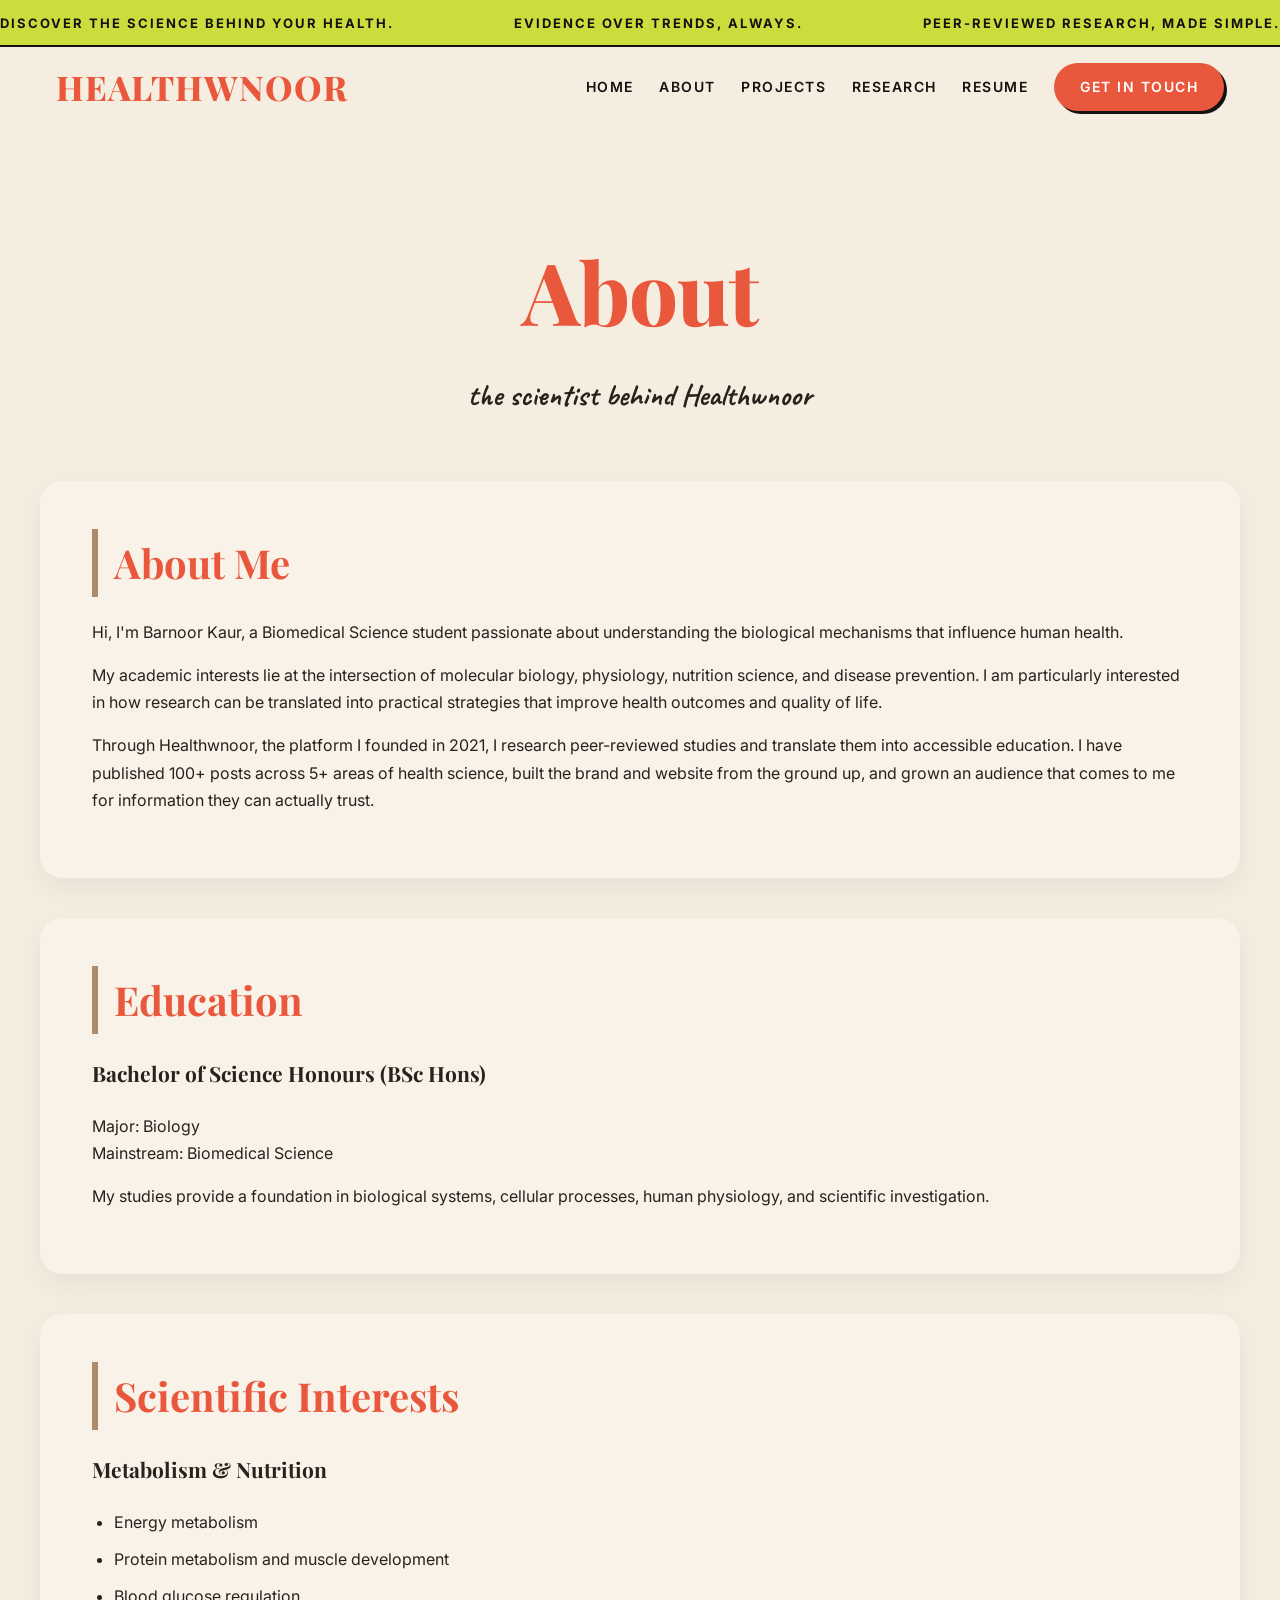
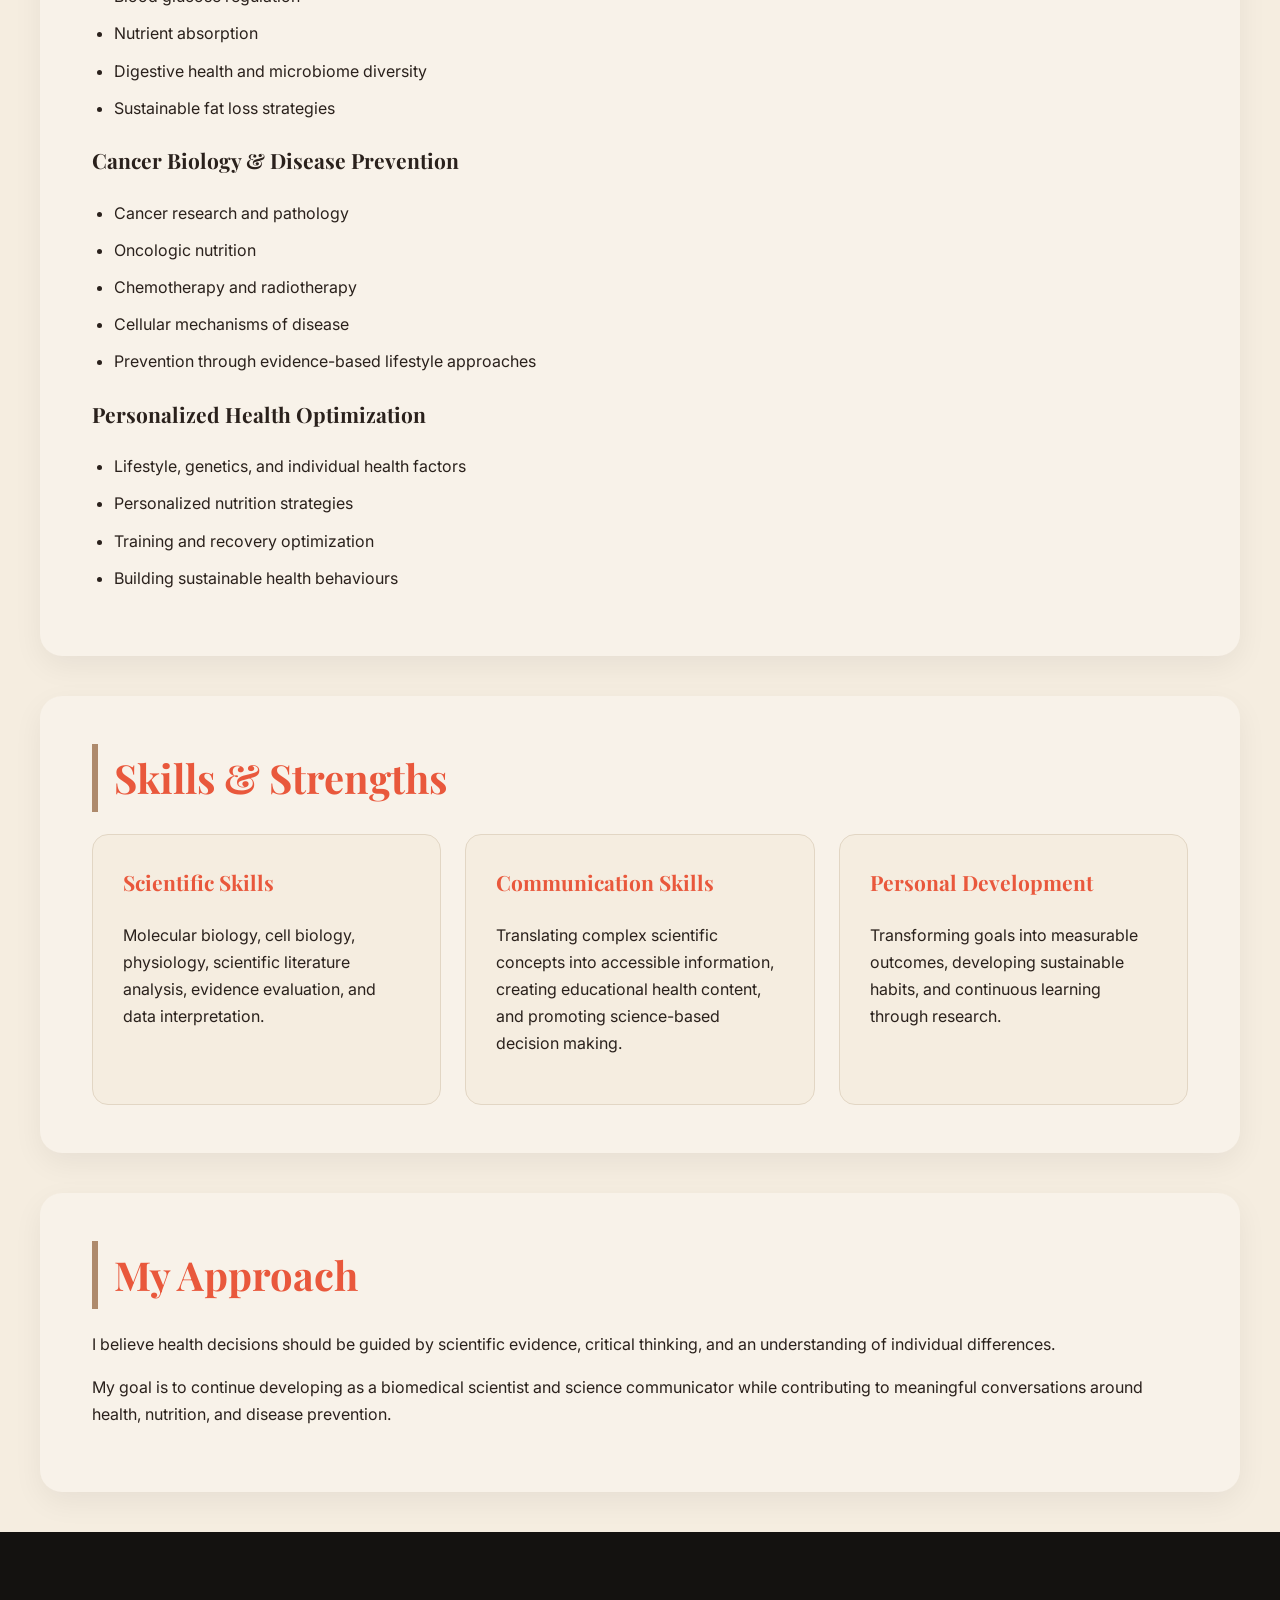
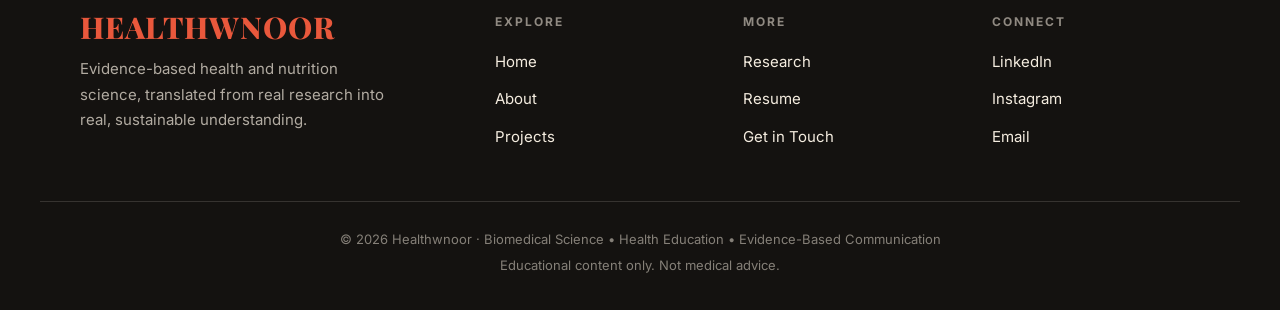
==== about.html @ 4622e0e8 "Add files via upload" ====
<!DOCTYPE html>
<html lang="en">
<head>
<meta charset="UTF-8">
<meta name="viewport" content="width=device-width, initial-scale=1.0">
<title>About | Healthwnoor</title>
<link rel="stylesheet" href="style.css">
<link rel="icon" type="image/png" href="images/favicon.png">
<meta name="description" content="About Barnoor Kaur, a Biomedical Science student translating research on metabolism, physiology and nutrition into evidence-based health education.">
<meta name="author" content="Barnoor Kaur">
</head>
<body>

<div class="announcement">
  <div class="track">
    <span>Discover the science behind your health.</span>
    <span>Evidence over trends, always.</span>
    <span>Peer-reviewed research, made simple.</span>
    <span>Nutrition and metabolism, decoded.</span>
    <span>Your body, explained by biology.</span>
    <span>Real science, no fear mongering.</span>
    <span>Discover the science behind your health.</span>
    <span>Evidence over trends, always.</span>
    <span>Peer-reviewed research, made simple.</span>
    <span>Nutrition and metabolism, decoded.</span>
    <span>Your body, explained by biology.</span>
    <span>Real science, no fear mongering.</span>
  </div>
</div>

<header>
  <div class="brand"><h1 class="logo">Healthwnoor</h1></div>
  <nav>
    <a href="index.html">Home</a>
    <a href="about.html">About</a>
    <a href="projects.html">Projects</a>
    <a href="blog.html">Research</a>
    <a href="resume.html">Resume</a>
    <a class="nav-cta" href="contact.html">Get in Touch</a>
  </nav>
</header>

<div class="page-hero">
  <h1>About</h1>
  <span class="eyebrow">the scientist behind Healthwnoor</span>
</div>

<section>
  <h2>About Me</h2>
  <p>Hi, I'm Barnoor Kaur, a Biomedical Science student passionate about understanding the biological mechanisms that influence human health.</p>
  <p>My academic interests lie at the intersection of molecular biology, physiology, nutrition science, and disease prevention. I am particularly interested in how research can be translated into practical strategies that improve health outcomes and quality of life.</p>
  <p>Through Healthwnoor, the platform I founded in 2021, I research peer-reviewed studies and translate them into accessible education. I have published 100+ posts across 5+ areas of health science, built the brand and website from the ground up, and grown an audience that comes to me for information they can actually trust.</p>
</section>

<section>
  <h2>Education</h2>
  <h3>Bachelor of Science Honours (BSc Hons)</h3>
  <p>Major: Biology<br>Mainstream: Biomedical Science</p>
  <p>My studies provide a foundation in biological systems, cellular processes, human physiology, and scientific investigation.</p>
</section>

<section>
  <h2>Scientific Interests</h2>
  <h3>Metabolism &amp; Nutrition</h3>
  <ul>
    <li>Energy metabolism</li>
    <li>Protein metabolism and muscle development</li>
    <li>Blood glucose regulation</li>
    <li>Nutrient absorption</li>
    <li>Digestive health and microbiome diversity</li>
    <li>Sustainable fat loss strategies</li>
  </ul>

  <h3>Cancer Biology &amp; Disease Prevention</h3>
  <ul>
    <li>Cancer research and pathology</li>
    <li>Oncologic nutrition</li>
    <li>Chemotherapy and radiotherapy</li>
    <li>Cellular mechanisms of disease</li>
    <li>Prevention through evidence-based lifestyle approaches</li>
  </ul>

  <h3>Personalized Health Optimization</h3>
  <ul>
    <li>Lifestyle, genetics, and individual health factors</li>
    <li>Personalized nutrition strategies</li>
    <li>Training and recovery optimization</li>
    <li>Building sustainable health behaviours</li>
  </ul>
</section>

<section>
  <h2>Skills &amp; Strengths</h2>
  <div class="card-grid">
    <div class="card">
      <h3>Scientific Skills</h3>
      <p>Molecular biology, cell biology, physiology, scientific literature analysis, evidence evaluation, and data interpretation.</p>
    </div>
    <div class="card">
      <h3>Communication Skills</h3>
      <p>Translating complex scientific concepts into accessible information, creating educational health content, and promoting science-based decision making.</p>
    </div>
    <div class="card">
      <h3>Personal Development</h3>
      <p>Transforming goals into measurable outcomes, developing sustainable habits, and continuous learning through research.</p>
    </div>
  </div>
</section>

<section>
  <h2>My Approach</h2>
  <p>I believe health decisions should be guided by scientific evidence, critical thinking, and an understanding of individual differences.</p>
  <p>My goal is to continue developing as a biomedical scientist and science communicator while contributing to meaningful conversations around health, nutrition, and disease prevention.</p>
</section>

<footer>
  <div class="footer-grid">
    <div>
      <div class="logo">Healthwnoor</div>
      <p>Evidence-based health and nutrition science, translated from real research into real, sustainable understanding.</p>
    </div>
    <div>
      <h4>Explore</h4>
      <a href="index.html">Home</a>
      <a href="about.html">About</a>
      <a href="projects.html">Projects</a>
    </div>
    <div>
      <h4>More</h4>
      <a href="blog.html">Research</a>
      <a href="resume.html">Resume</a>
      <a href="contact.html">Get in Touch</a>
    </div>
    <div>
      <h4>Connect</h4>
      <a href="https://www.linkedin.com/in/barnoorkaur/" target="_blank" rel="noopener">LinkedIn</a>
      <a href="https://www.instagram.com/healthwnoor" target="_blank" rel="noopener">Instagram</a>
      <a href="mailto:healthwnoor@gmail.com">Email</a>
    </div>
  </div>
  <div class="footer-bottom">
    <p>© 2026 Healthwnoor · Biomedical Science • Health Education • Evidence-Based Communication</p>
    <p>Educational content only. Not medical advice.</p>
  </div>
</footer>

</body>
</html>
---- style.css ----
/* ============================================================
   Healthwnoor: editorial science-communication site
   Palette & layout inspired by healthwana.com, adapted for
   Barnoor Kaur (Biomedical Science / evidence-based health).
   ============================================================ */

@import url('https://fonts.googleapis.com/css2?family=Playfair+Display:ital,wght@0,400;0,500;0,600;0,700;0,800;0,900;1,400;1,500;1,600;1,700&family=Inter:wght@400;500;600;700&family=Caveat:wght@600;700&display=swap');

:root{
  --cream:      #F5EDE0;
  --cream-2:    #F8F2E9;
  --cream-3:    #EFE5D6;
  --orange:     #E9583C;
  --orange-dk:  #cf4529;
  --black:      #141210;
  --ink:        #2A211C;
  --muted:      #6E6259;
  --lime:       #CBDC3D;
  --tan:        #AE8A6C;
  --tan-dk:     #3B2320;
  --blue:       #B7D4E4;
  --line:       #e2d6c4;
  --maxw:       1200px;
  --serif:      "Playfair Display", Georgia, serif;
  --sans:       "Inter", Arial, sans-serif;
  --script:     "Caveat", cursive;
}

*{ box-sizing:border-box; }
html{ scroll-behavior:smooth; }
body{
  margin:0;
  font-family:var(--sans);
  background:var(--cream);
  color:var(--ink);
  line-height:1.7;
  overflow-x:hidden;
  -webkit-font-smoothing:antialiased;
}
h1,h2,h3,h4{ font-family:var(--serif); }
img{ max-width:100%; height:auto; display:block; }
a{ color:var(--orange); }

/* ============ Announcement marquee (lime) ============ */
.announcement{
  background:var(--lime);
  color:var(--black);
  overflow:hidden;
  white-space:nowrap;
  padding:9px 0;
  border-bottom:2px solid var(--black);
}
.announcement .track{
  display:inline-flex;
  gap:60px;
  animation:marquee 28s linear infinite;
  font-weight:700;
  font-size:13px;
  letter-spacing:2px;
  text-transform:uppercase;
}
.announcement .track span{ padding-right:60px; }
@keyframes marquee{ from{ transform:translateX(0); } to{ transform:translateX(-50%); } }

/* ============ Header / nav ============ */
header{
  position:sticky;
  top:0;
  z-index:60;
  background:var(--cream);
  display:flex;
  align-items:center;
  justify-content:space-between;
  gap:24px;
  flex-wrap:wrap;
  padding:16px clamp(20px,5vw,56px);
  border-bottom:1px solid transparent;
}
.brand{ text-align:left; }
.brand h1,.logo{
  margin:0;
  font-family:var(--serif);
  font-weight:800;
  font-size:clamp(24px,3vw,34px);
  letter-spacing:1px;
  color:var(--orange);
  text-transform:uppercase;
  line-height:1;
}
.logo span{ color:var(--orange); }
.brand p{
  margin:4px 0 0;
  font-size:10px;
  letter-spacing:2.5px;
  text-transform:uppercase;
  color:var(--muted);
}
nav{ display:flex; align-items:center; gap:clamp(14px,2vw,34px); flex-wrap:wrap; }
nav a{
  text-decoration:none;
  color:var(--black);
  font-weight:600;
  font-size:14px;
  letter-spacing:1.5px;
  text-transform:uppercase;
  transition:color .2s ease;
}
nav a:hover{ color:var(--orange); }
nav a.nav-cta{
  background:var(--orange);
  color:#fff;
  padding:12px 26px;
  border-radius:50px;
  letter-spacing:1.5px;
  box-shadow:3px 3px 0 var(--black);
  transition:transform .18s ease, box-shadow .18s ease;
}
nav a.nav-cta:hover{ color:#fff; transform:translate(-1px,-1px); box-shadow:5px 5px 0 var(--black); }

/* ============ Buttons ============ */
.button{
  display:inline-block;
  background:var(--orange);
  color:#fff;
  font-family:var(--sans);
  font-weight:700;
  letter-spacing:1.5px;
  text-transform:uppercase;
  text-decoration:none;
  padding:16px 34px;
  border-radius:50px;
  border:none;
  cursor:pointer;
  box-shadow:4px 4px 0 var(--black);
  transition:transform .18s ease, box-shadow .18s ease, background .2s ease;
}
.button:hover{ transform:translate(-2px,-2px); box-shadow:6px 6px 0 var(--black); color:#fff; }
.button.ghost{ background:transparent; color:var(--black); box-shadow:none; border:2px solid var(--black); }
.button.ghost:hover{ background:var(--black); color:var(--cream); }
.button.block{ display:block; width:100%; text-align:center; border-radius:14px; box-shadow:6px 6px 0 var(--tan-dk); }

/* ============ Section scaffolding ============ */
.wrap{ max-width:var(--maxw); margin:0 auto; padding-left:clamp(20px,5vw,40px); padding-right:clamp(20px,5vw,40px); }
.eyebrow{ font-family:var(--script); font-size:30px; color:var(--ink); font-weight:700; }
.display{ font-family:var(--serif); color:var(--orange); font-weight:800; line-height:1; letter-spacing:-1px; }

/* ============ HERO ============ */
.hero{
  position:relative;
  background:var(--cream);
  padding:30px 20px 70px;
  overflow:hidden;
}
.hero-stage{
  position:relative;
  max-width:1300px;
  margin:0 auto;
  min-height:clamp(420px,60vw,720px);
  display:flex;
  align-items:center;
  justify-content:center;
}
.hero-arch{
  position:relative;
  width:clamp(300px,52vw,640px);
  aspect-ratio:4/5;
  border-radius:320px 320px 26px 26px;
  background:
    linear-gradient(180deg, rgba(0,0,0,.06), rgba(0,0,0,.16)),
    repeating-linear-gradient(115deg, #d9d9d9 0 26px, #cfcfcf 26px 52px),
    linear-gradient(160deg,#e6e6e6,#bdbdbd);
  box-shadow:inset 0 0 80px rgba(0,0,0,.12);
  filter:grayscale(1);
}
/* Lab photo behind the hero title */
.hero-arch.has-photo{
  background-image:
    linear-gradient(180deg, rgba(20,18,16,.18), rgba(20,18,16,.32)),
    url("images/lab.jpg");
  background-size:cover;
  background-position:center;
  box-shadow:none;
  filter:none;
}

.hero-title{
  position:absolute;
  left:0; right:0;
  top:50%;
  transform:translateY(-50%);
  text-align:center;
  font-family:var(--serif);
  font-weight:900;
  color:var(--orange);
  font-size:clamp(28px,8vw,118px);
  letter-spacing:-0.01em;
  line-height:.9;
  white-space:nowrap;
  max-width:96vw;
  margin-left:auto;
  margin-right:auto;
  border:none;
  padding:0;
  margin:0;
  z-index:3;
  pointer-events:none;
  text-transform:uppercase;
}
.hero-script{
  position:absolute;
  z-index:4;
  top:34%;
  left:50%;
  transform:translateX(-50%) rotate(-4deg);
  font-family:var(--script);
  font-weight:700;
  font-size:clamp(24px,3.4vw,44px);
  color:var(--black);
  white-space:nowrap;
}
.hero-caption{
  position:absolute;
  z-index:5;
  bottom:-30px;
  left:50%;
  transform:translateX(-50%);
  background:var(--cream-2);
  border-radius:22px;
  padding:22px 34px;
  text-align:center;
  box-shadow:0 18px 40px rgba(0,0,0,.12);
  max-width:min(90%,560px);
}
.hero-caption p{
  margin:0;
  font-family:var(--serif);
  font-style:italic;
  font-size:clamp(17px,2.2vw,24px);
  color:var(--ink);
}

/* ============ Marquee band (black) ============ */
.band{
  background:var(--black);
  color:var(--cream);
  overflow:hidden;
  white-space:nowrap;
  padding:22px 0;
  margin-top:34px;
}
.band .track{
  display:inline-flex;
  align-items:center;
  animation:marquee 24s linear infinite;
  font-family:var(--serif);
  font-style:italic;
  font-weight:600;
  font-size:clamp(26px,4vw,52px);
}
.band .track span{ padding:0 34px; }
.band .track b{ color:var(--orange); font-style:normal; }

/* ============ About ============ */
.about{ padding:clamp(60px,8vw,110px) 0; }
.about-inner{
  display:grid;
  grid-template-columns:0.95fr 1.15fr;
  align-items:center;
  gap:0;
}
.about-photo{
  aspect-ratio:4/5;
  border-radius:220px 26px 220px 26px;
  overflow:hidden;
  box-shadow:0 24px 60px rgba(0,0,0,.16);
  z-index:2;
}
.about-photo img{ width:100%; height:100%; object-fit:cover; }
.about-card{
  background:var(--blue);
  padding:clamp(34px,5vw,64px);
  border-radius:24px;
  margin-left:-40px;
}
.about-card h2{
  font-size:clamp(34px,5vw,58px);
  line-height:1.02;
  margin:0 0 22px;
  color:var(--orange);
  font-weight:800;
}
.about-card h2 em{ display:block; color:#fff; font-style:italic; font-weight:700; }
.about-card p{ color:var(--ink); font-size:17px; margin:0 0 22px; }
.about-link{
  font-family:var(--sans);
  font-weight:700;
  letter-spacing:1.5px;
  text-transform:uppercase;
  font-size:13px;
  color:var(--black);
  text-decoration:none;
  border-bottom:2px solid var(--black);
  padding-bottom:4px;
}
.about-link:hover{ color:var(--orange); border-color:var(--orange); }

/* ============ Section head (centered) ============ */
.head{ text-align:center; margin-bottom:56px; }
.head h2{ font-size:clamp(44px,7vw,92px); margin:0; color:var(--orange); font-weight:800; }
.head .eyebrow{ display:block; margin-top:4px; }

/* ============ Process ============ */
.process{ padding:clamp(50px,7vw,90px) 0; }
.steps{
  display:grid;
  grid-template-columns:repeat(4,1fr);
  gap:24px;
  position:relative;
}
.steps::before{
  content:"";
  position:absolute;
  top:44px;
  left:12%;
  right:12%;
  height:1px;
  background:var(--orange);
  opacity:.5;
}
.step{ text-align:center; position:relative; }
.step .circle{
  width:88px; height:88px;
  border-radius:50%;
  background:var(--cream-2);
  border:1.5px solid var(--orange);
  box-shadow:6px 6px 0 rgba(233,88,60,.18);
  display:flex; align-items:center; justify-content:center;
  margin:0 auto 22px;
  font-family:var(--serif);
  font-style:italic;
  font-size:34px;
  color:var(--orange);
  position:relative;
  z-index:2;
}
.step h3{ font-size:26px; margin:0 0 10px; color:var(--ink); }
.step p{ color:var(--muted); margin:0; font-size:15px; max-width:230px; margin-inline:auto; }

/* ============ Impact ============ */
.impact{ padding:clamp(40px,6vw,80px) 0; }
.impact-box{
  background:var(--tan);
  color:var(--cream-2);
  border-radius:26px;
  border-bottom-right-radius:120px;
  padding:clamp(40px,6vw,72px);
  text-align:center;
}
.impact-box h2{ font-size:clamp(56px,10vw,140px); margin:0 0 34px; color:var(--cream-2); font-weight:800; letter-spacing:2px; }
.impact-stats{ display:grid; grid-template-columns:repeat(3,1fr); gap:30px; }
.impact-stats .num{
  font-family:var(--serif);
  font-size:clamp(44px,7vw,86px);
  font-weight:700;
  color:var(--tan-dk);
  line-height:1;
  padding-bottom:14px;
  border-bottom:1px solid rgba(59,35,32,.35);
  margin-bottom:12px;
}
.impact-stats .label{ font-size:13px; letter-spacing:2px; text-transform:uppercase; color:var(--tan-dk); }

/* ============ Results / testimonials ============ */
.results{ padding:clamp(50px,7vw,90px) 0; }
.results-grid{ display:grid; grid-template-columns:repeat(3,1fr); gap:30px; }
.tcard{
  border:1px solid var(--line);
  background:var(--cream-2);
  border-radius:6px;
  padding:26px;
}
.tcard .imgs{ display:grid; grid-template-columns:1fr 1fr; gap:12px; margin-bottom:22px; }
.tcard .imgs .ph{
  aspect-ratio:3/4;
  background:repeating-linear-gradient(45deg,#e7ddce 0 10px,#e1d6c4 10px 20px);
  border-radius:4px;
  position:relative;
  display:flex; align-items:flex-end;
}
.tcard .imgs .ph span{
  font-size:11px; font-weight:700; letter-spacing:1px;
  color:#fff; background:var(--black); padding:4px 10px; margin:8px;
}
.tcard .imgs .ph.after span{ background:var(--orange); }
.tcard blockquote{
  margin:0 0 24px;
  font-family:var(--serif);
  font-style:italic;
  font-size:18px;
  color:var(--ink);
}
.tcard .name{
  border-top:1px solid var(--line);
  padding-top:16px;
  font-family:var(--serif);
  font-weight:700;
  font-size:20px;
  color:var(--ink);
}
.tcard.empty{
  border:2px dashed var(--tan);
  background:transparent;
  display:flex; align-items:center; justify-content:center;
  text-align:center;
  min-height:320px;
  color:var(--muted);
  font-family:var(--script);
  font-size:26px;
}

/* ============ Centered CTA button row ============ */
.cta-row{ text-align:center; padding:20px 0 clamp(30px,6vw,70px); }

/* ============ Booking / contact form (tan) ============ */
.booking{ background:var(--tan); color:var(--cream-2); padding:clamp(60px,8vw,110px) 0; }
.booking .head h2{ color:var(--orange); }
.booking .head .eyebrow{ color:var(--tan-dk); }
.booking-card{
  background:var(--cream-2);
  border-radius:16px;
  padding:clamp(30px,5vw,56px);
  max-width:900px;
  margin:0 auto;
  box-shadow:12px 12px 0 var(--tan-dk);
}
.form-grid{ display:grid; grid-template-columns:1fr 1fr; gap:26px 34px; }
.field{ display:flex; flex-direction:column; }
.field.full{ grid-column:1 / -1; }
.field label{
  font-size:12px; font-weight:700; letter-spacing:1.5px; text-transform:uppercase;
  color:var(--ink); margin-bottom:10px;
}
.field input,.field select,.field textarea{
  font-family:var(--sans);
  font-size:16px;
  color:var(--ink);
  background:transparent;
  border:none;
  border-bottom:1px solid var(--tan);
  padding:10px 2px;
  outline:none;
}
.field textarea{ resize:vertical; min-height:90px; }
.field input:focus,.field select:focus,.field textarea:focus{ border-color:var(--orange); }
.booking-note{ text-align:center; color:var(--muted); font-size:13px; margin-top:20px; }

/* ============ Footer ============ */
footer{
  background:var(--black);
  color:var(--cream);
  padding:clamp(50px,7vw,80px) 0 30px;
  margin-top:0;
}
.footer-grid{
  max-width:var(--maxw);
  margin:0 auto 40px;
  padding:0 clamp(20px,5vw,40px);
  display:grid;
  grid-template-columns:1.8fr 1fr 1fr 1fr;
  gap:40px;
}
.footer-grid .logo{ color:var(--orange); font-size:30px; }
.footer-grid p{ color:rgba(245,237,224,.7); font-size:15px; max-width:320px; margin:14px 0 0; }
.footer-grid h4{ color:rgba(245,237,224,.55); font-size:12px; letter-spacing:2px; text-transform:uppercase; font-family:var(--sans); margin:0 0 16px; }
.footer-grid a{ display:block; color:var(--cream); text-decoration:none; margin-bottom:12px; font-size:15px; }
.footer-grid a:hover{ color:var(--orange); }
.footer-bottom{
  max-width:var(--maxw); margin:0 auto; padding:22px clamp(20px,5vw,40px) 0;
  border-top:1px solid rgba(245,237,224,.15);
  text-align:center;
}
.footer-bottom p{ color:rgba(245,237,224,.5); font-size:13px; margin:4px 0; }

/* ============================================================
   Generic styles for inner pages (about/resume/blog/etc.)
   ============================================================ */
section{
  max-width:var(--maxw);
  margin:40px auto;
  padding:48px clamp(24px,5vw,52px);
  background:var(--cream-2);
  border-radius:22px;
  box-shadow:0 10px 30px rgba(0,0,0,.06);
}
section.hero,section.band,section.about,section.process,section.impact,
section.results,section.booking{ max-width:none; margin:0; border-radius:0; box-shadow:none; background:transparent; padding-left:0; padding-right:0; }
section h2{
  font-size:clamp(28px,3.4vw,40px);
  color:var(--orange);
  margin:0 0 22px;
  border-left:6px solid var(--tan);
  padding-left:16px;
}
/* homepage sections use their own centered/large headings, no left bar */
.hero h2,.about h2,.process h2,.impact h2,.results h2,.booking h2,.head h2{
  border-left:none;
  padding-left:0;
}

/* ============ Inner-page hero header ============ */
.page-hero{
  text-align:center;
  padding:clamp(50px,7vw,90px) 20px clamp(10px,2vw,20px);
  background:var(--cream);
}
.page-hero h1{
  font-size:clamp(42px,7vw,86px);
  color:var(--orange);
  margin:0;
  font-weight:800;
  letter-spacing:-1px;
}
.page-hero .eyebrow{ display:block; margin-top:6px; }
section h3{ color:var(--ink); font-size:21px; }
ul{ padding-left:22px; }
li{ margin-bottom:10px; }
.card-grid{ display:grid; grid-template-columns:repeat(auto-fit,minmax(250px,1fr)); gap:24px; }
.card{
  background:var(--cream);
  padding:30px;
  border-radius:16px;
  border:1px solid var(--line);
  transition:transform .25s ease, box-shadow .25s ease;
}
.card:hover{ transform:translateY(-5px); box-shadow:0 14px 30px rgba(0,0,0,.1); }
.card h3{ color:var(--orange); margin-top:0; }
article{
  background:var(--cream);
  padding:28px 30px;
  border-radius:16px;
  margin:22px 0;
  border:1px solid var(--line);
}
article h3{ margin-top:0; color:var(--ink); }
article a{ font-weight:700; text-decoration:none; }
.tag{
  display:inline-block; font-size:12px; font-weight:700; letter-spacing:1px;
  color:#fff; background:var(--orange); padding:4px 12px; border-radius:50px; margin-bottom:10px;
}
.resume-header{ text-align:center; }
.resume-header h2{ border:none; padding:0; display:inline-block; }
.metrics{ display:flex; gap:24px; flex-wrap:wrap; }
.metrics div{ background:var(--cream); padding:24px; border-radius:16px; flex:1; min-width:220px; border:1px solid var(--line); }
.btn-row{ display:flex; gap:16px; flex-wrap:wrap; margin-top:26px; }

/* ============================================================
   Responsive
   ============================================================ */
@media(max-width:900px){
  .about-inner{ grid-template-columns:1fr; }
  .about-card{ margin-left:0; margin-top:-30px; }
  .steps{ grid-template-columns:1fr 1fr; }
  .steps::before{ display:none; }
  .impact-stats{ grid-template-columns:1fr; gap:34px; }
  .results-grid{ grid-template-columns:1fr; }
  .form-grid{ grid-template-columns:1fr; }
  .footer-grid{ grid-template-columns:1fr 1fr; }
}
@media(max-width:640px){
  header{ justify-content:center; text-align:center; }
  .brand{ text-align:center; }
  nav{ justify-content:center; gap:12px; }
  nav a{ font-size:12px; }
  .steps{ grid-template-columns:1fr; }
  .footer-grid{ grid-template-columns:1fr; }
  .hero-caption{ position:static; transform:none; margin:26px auto 0; }
  .hero-stage{ min-height:auto; }
}
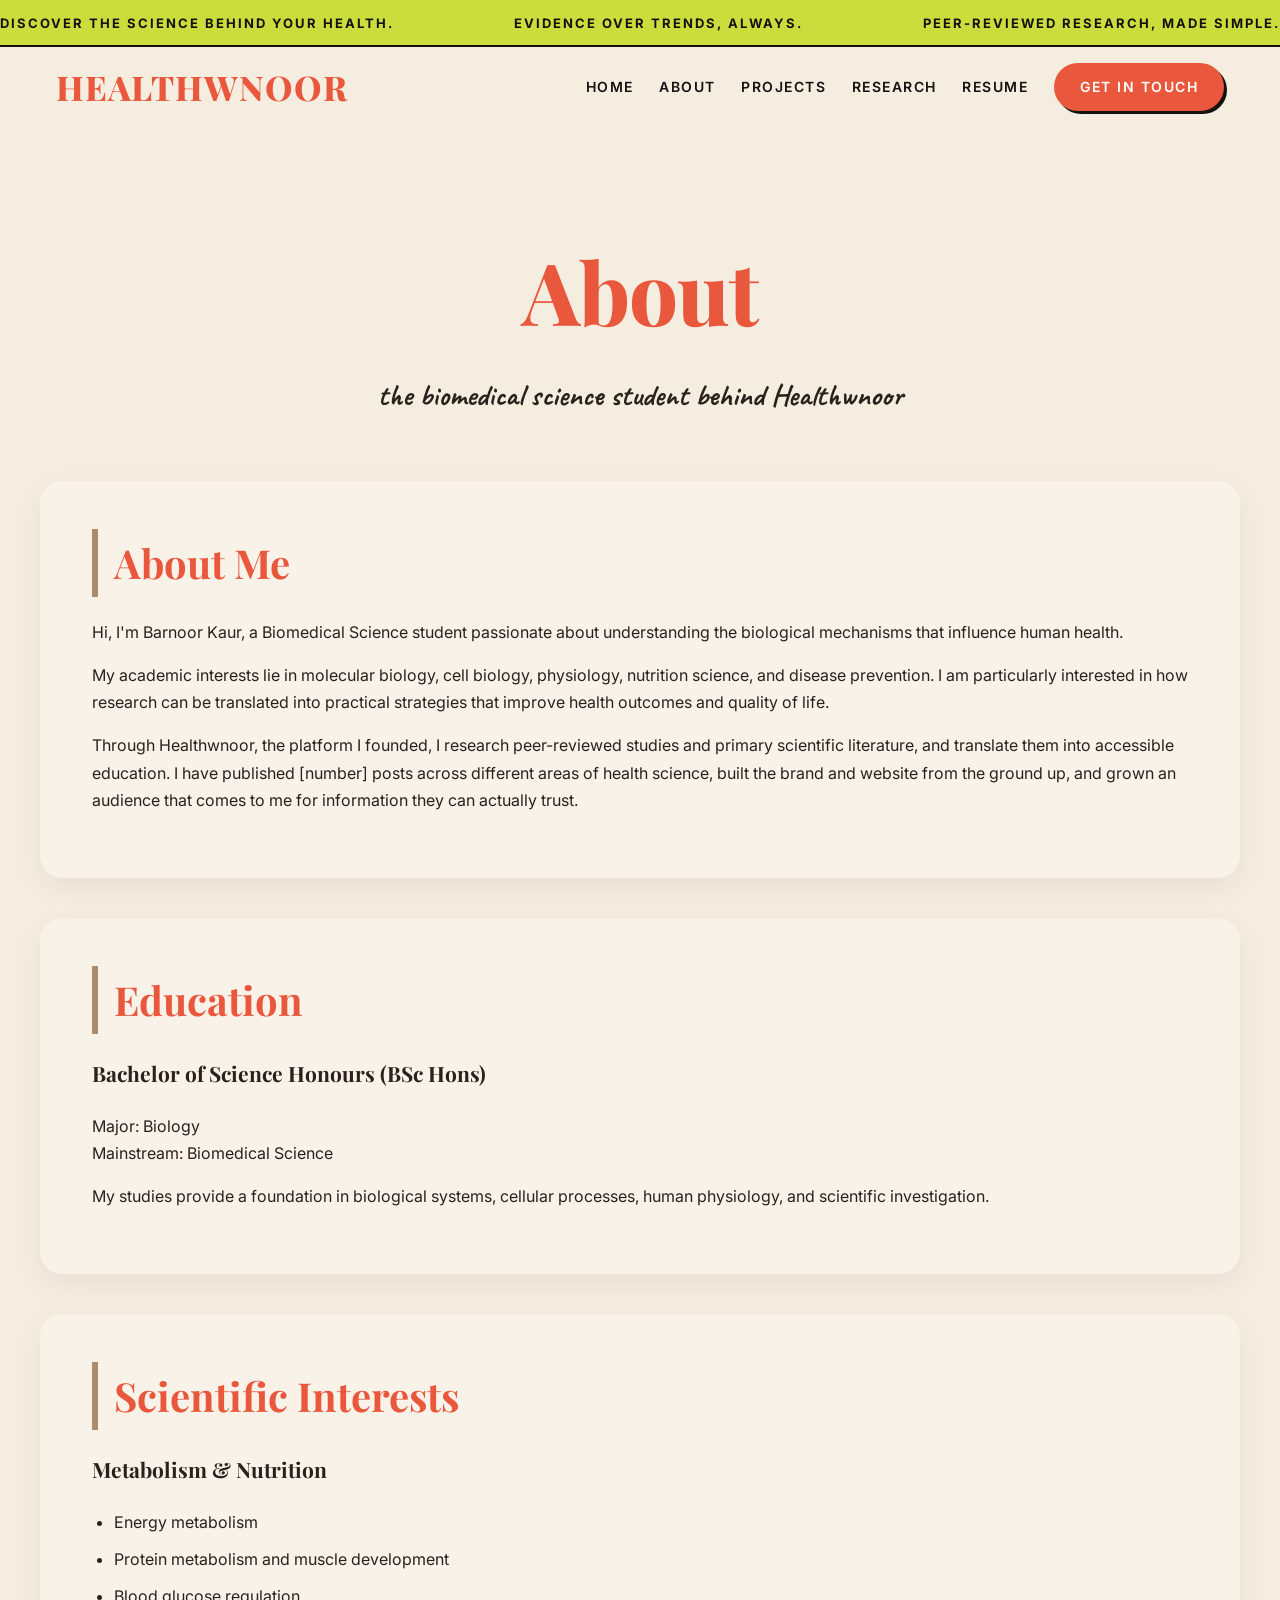
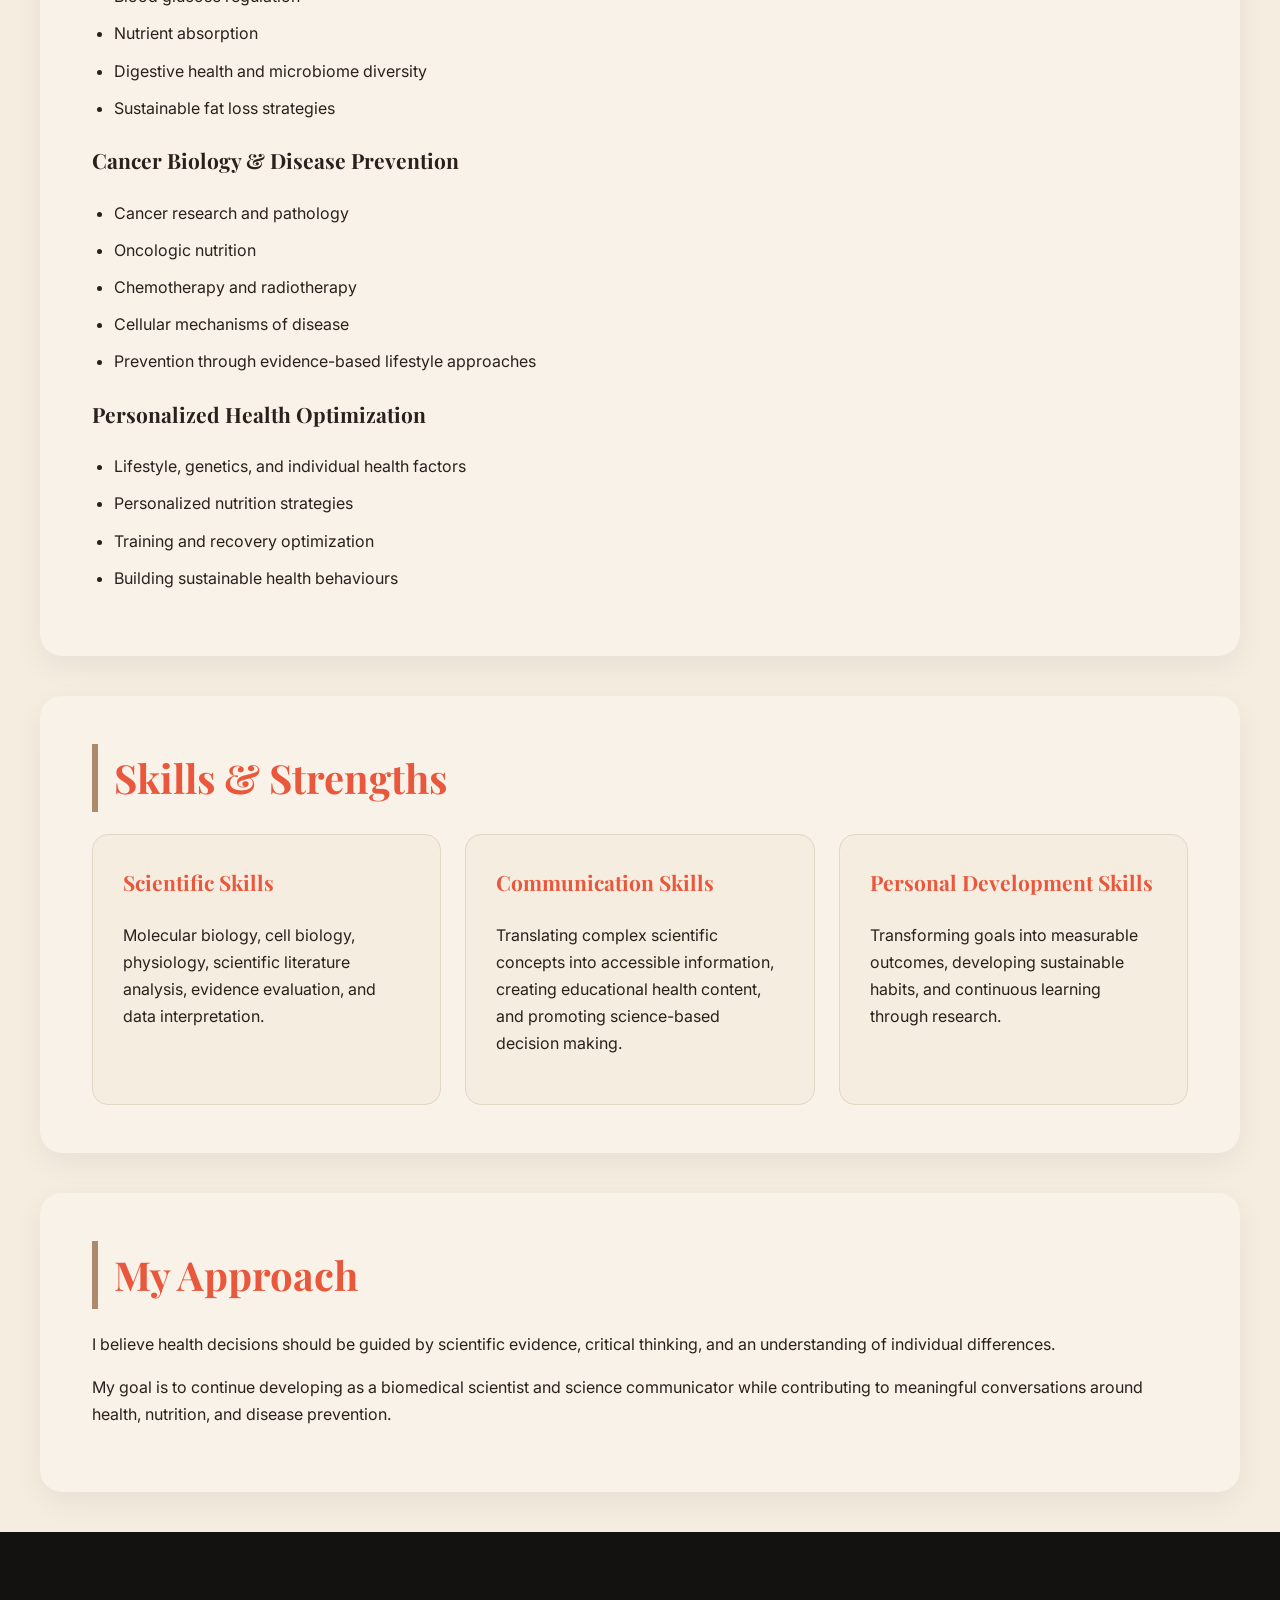
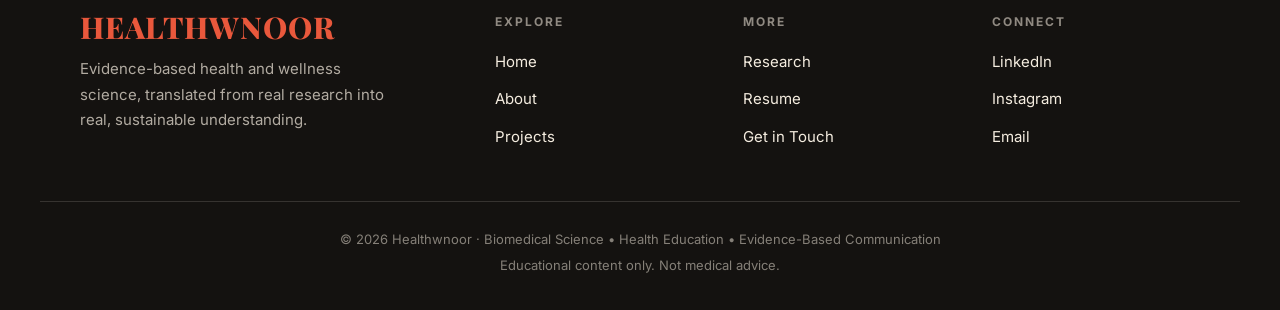
==== commit 4d9a2243: "Update about.html" ====
--- a/about.html
+++ b/about.html
@@ -42,14 +42,14 @@
 
 <div class="page-hero">
   <h1>About</h1>
-  <span class="eyebrow">the scientist behind Healthwnoor</span>
+  <span class="eyebrow">the biomedical science student behind Healthwnoor</span>
 </div>
 
 <section>
   <h2>About Me</h2>
   <p>Hi, I'm Barnoor Kaur, a Biomedical Science student passionate about understanding the biological mechanisms that influence human health.</p>
-  <p>My academic interests lie at the intersection of molecular biology, physiology, nutrition science, and disease prevention. I am particularly interested in how research can be translated into practical strategies that improve health outcomes and quality of life.</p>
-  <p>Through Healthwnoor, the platform I founded in 2021, I research peer-reviewed studies and translate them into accessible education. I have published 100+ posts across 5+ areas of health science, built the brand and website from the ground up, and grown an audience that comes to me for information they can actually trust.</p>
+  <p>My academic interests lie in molecular biology, cell biology, physiology, nutrition science, and disease prevention. I am particularly interested in how research can be translated into practical strategies that improve health outcomes and quality of life.</p>
+  <p>Through Healthwnoor, the platform I founded, I research peer-reviewed studies and primary scientific literature, and translate them into accessible education. I have published [number] posts across different areas of health science, built the brand and website from the ground up, and grown an audience that comes to me for information they can actually trust.</p>
 </section>
 
 <section>
@@ -101,7 +101,7 @@
       <p>Translating complex scientific concepts into accessible information, creating educational health content, and promoting science-based decision making.</p>
     </div>
     <div class="card">
-      <h3>Personal Development</h3>
+      <h3>Personal Development Skills</h3>
       <p>Transforming goals into measurable outcomes, developing sustainable habits, and continuous learning through research.</p>
     </div>
   </div>
@@ -117,7 +117,7 @@
   <div class="footer-grid">
     <div>
       <div class="logo">Healthwnoor</div>
-      <p>Evidence-based health and nutrition science, translated from real research into real, sustainable understanding.</p>
+      <p>Evidence-based health and wellness science, translated from real research into real, sustainable understanding.</p>
     </div>
     <div>
       <h4>Explore</h4>
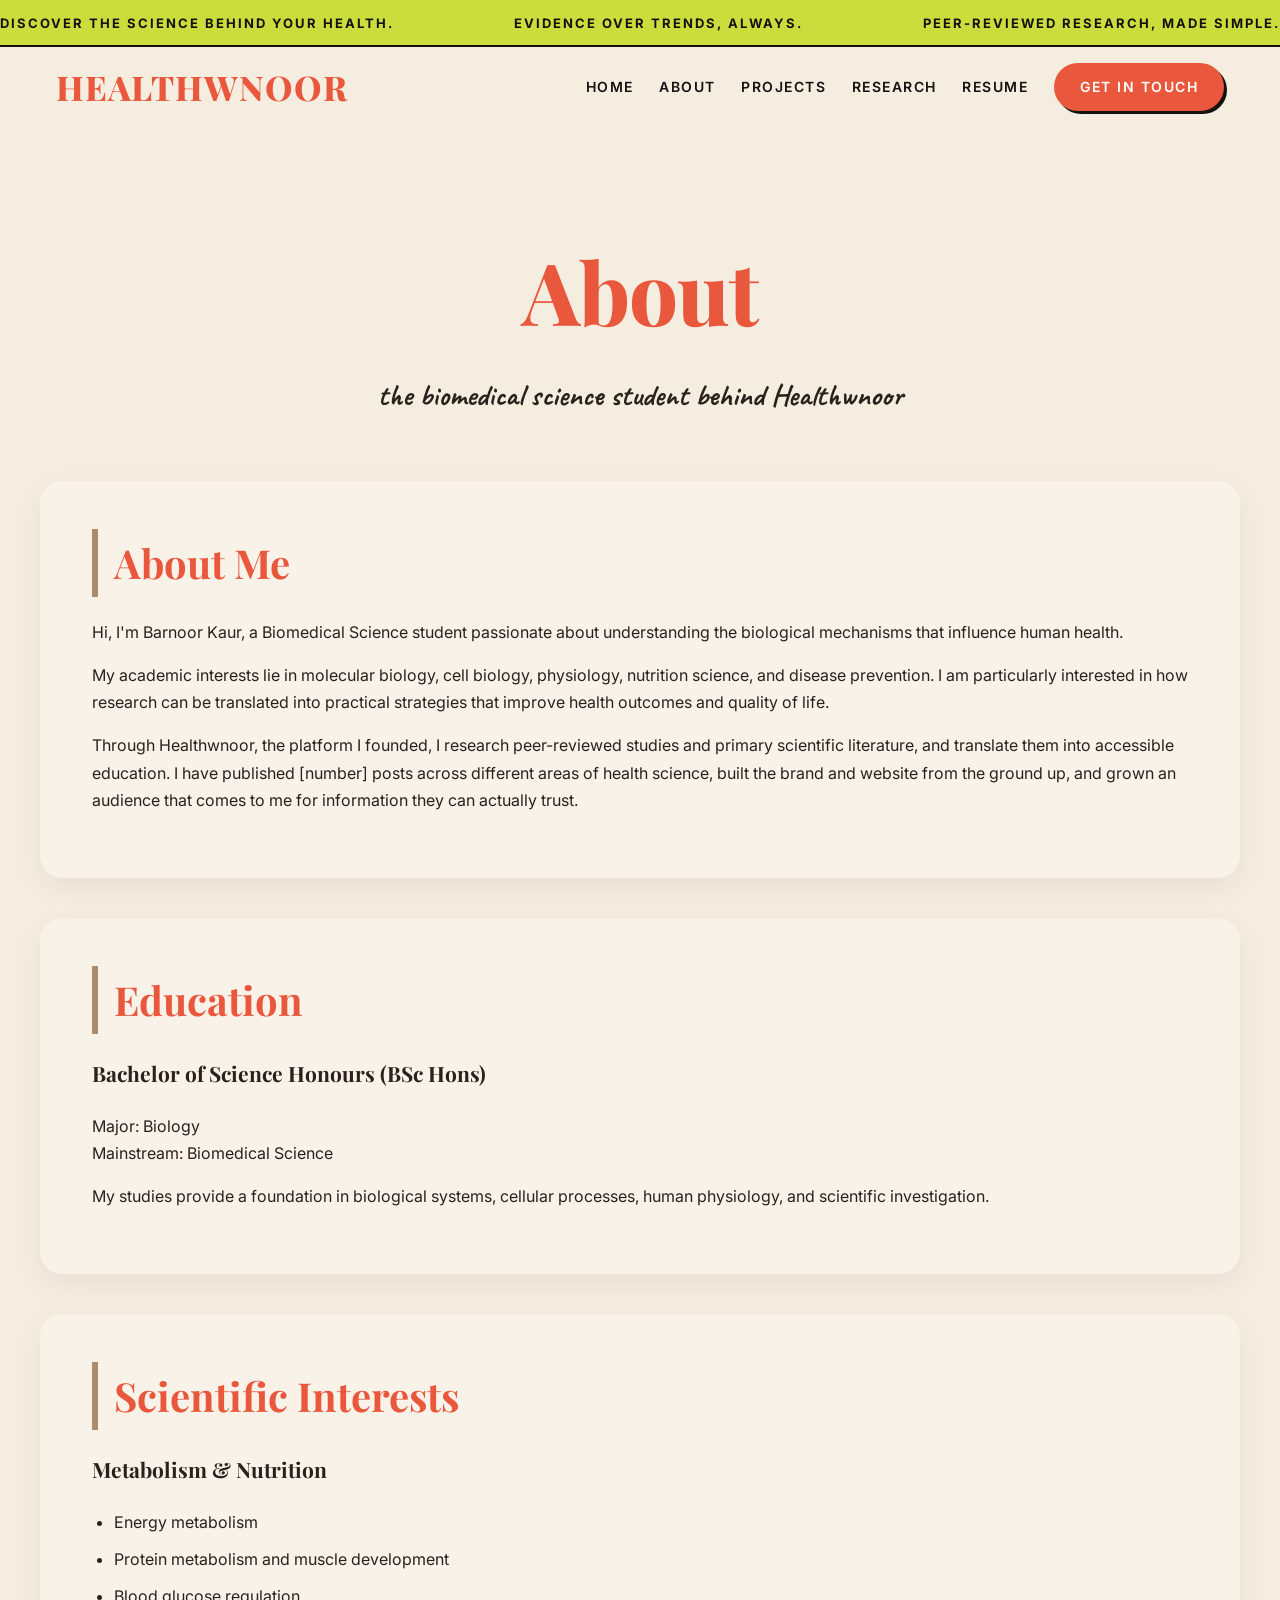
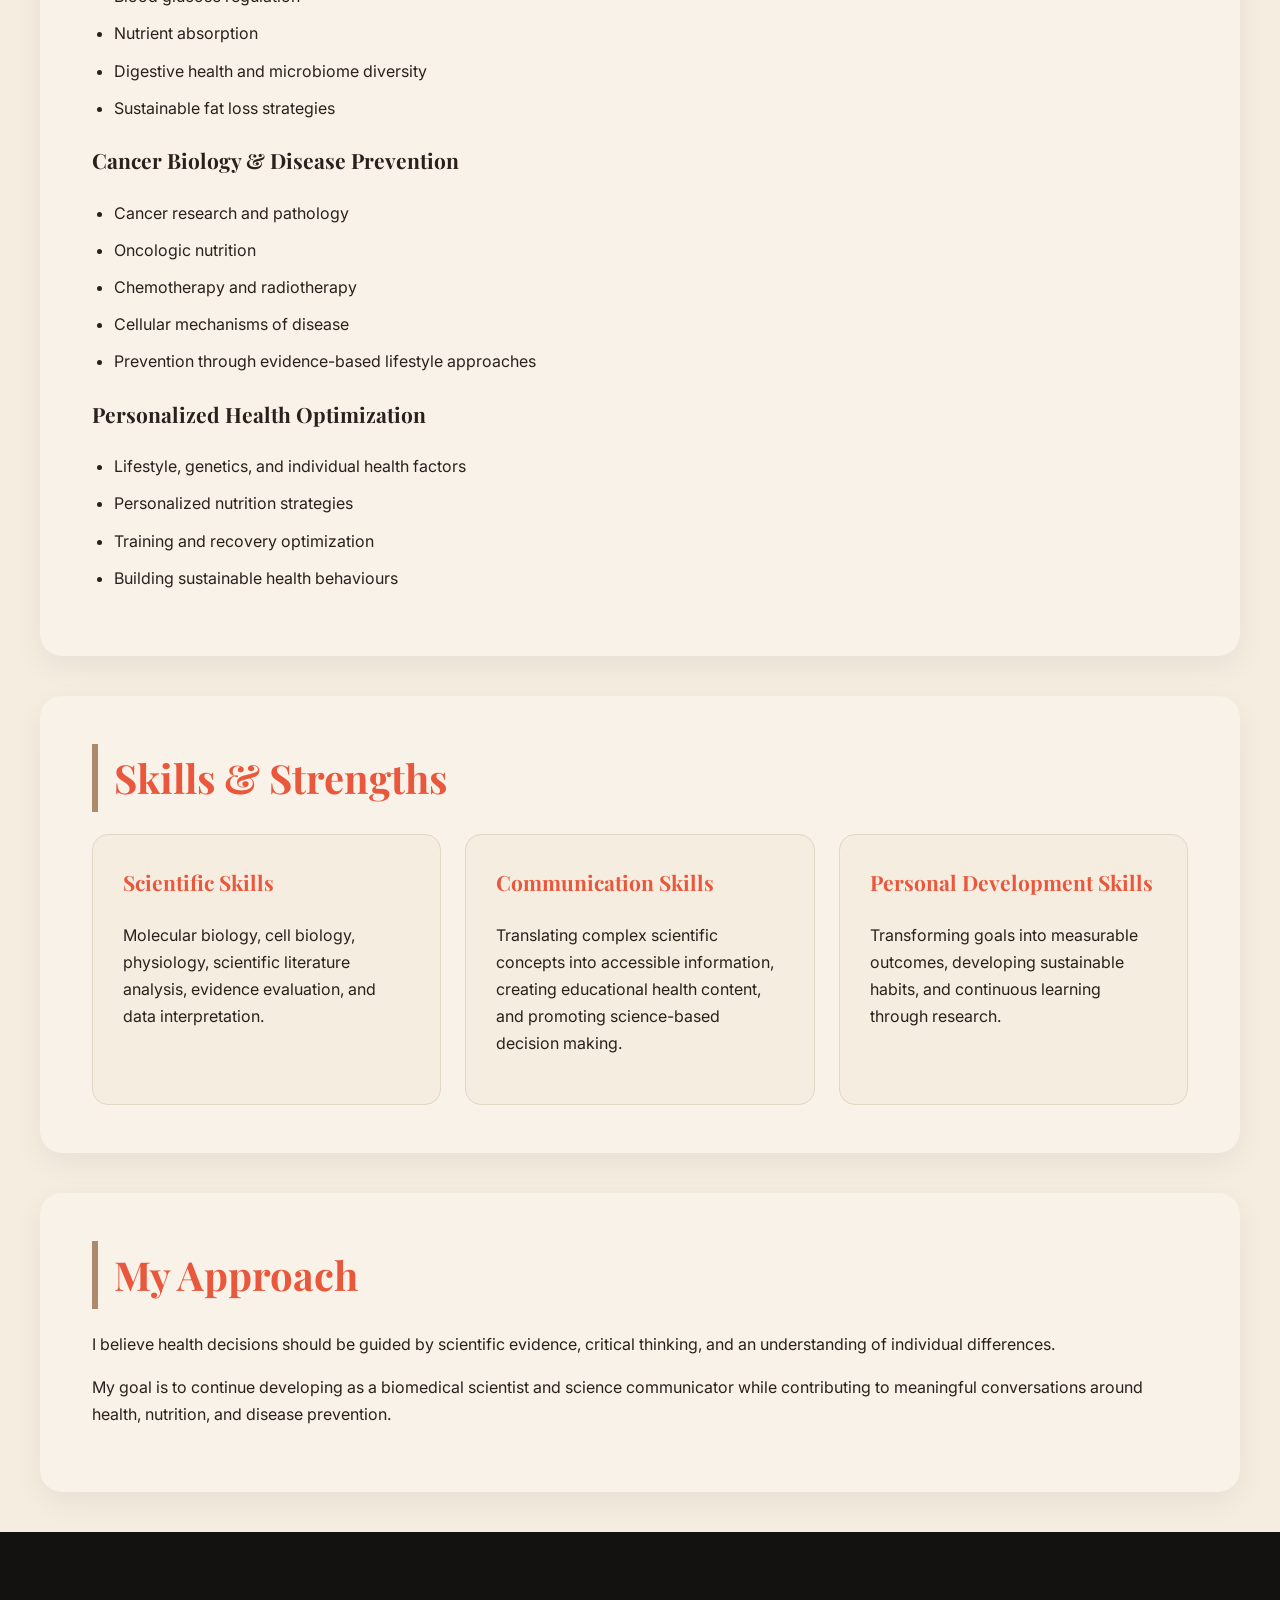
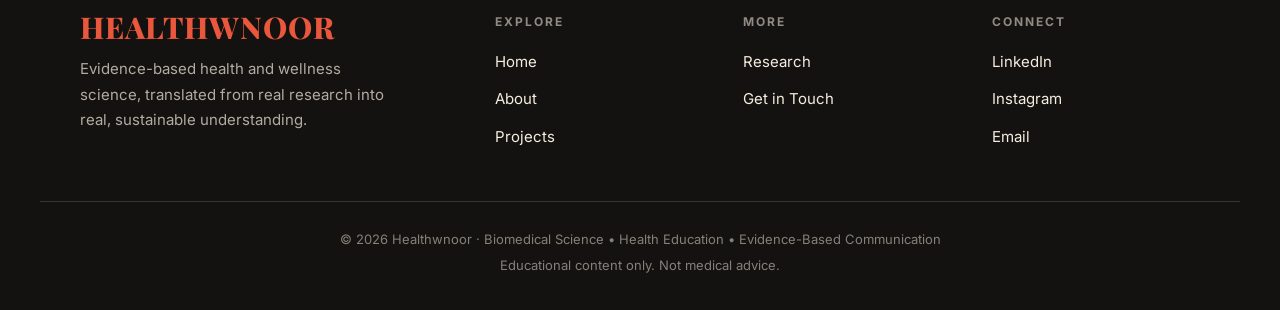
==== commit fe9a3da1: "Update about.html" ====
--- a/about.html
+++ b/about.html
@@ -128,7 +128,7 @@
     <div>
       <h4>More</h4>
       <a href="blog.html">Research</a>
-      <a href="resume.html">Resume</a>
+      
       <a href="contact.html">Get in Touch</a>
     </div>
     <div>
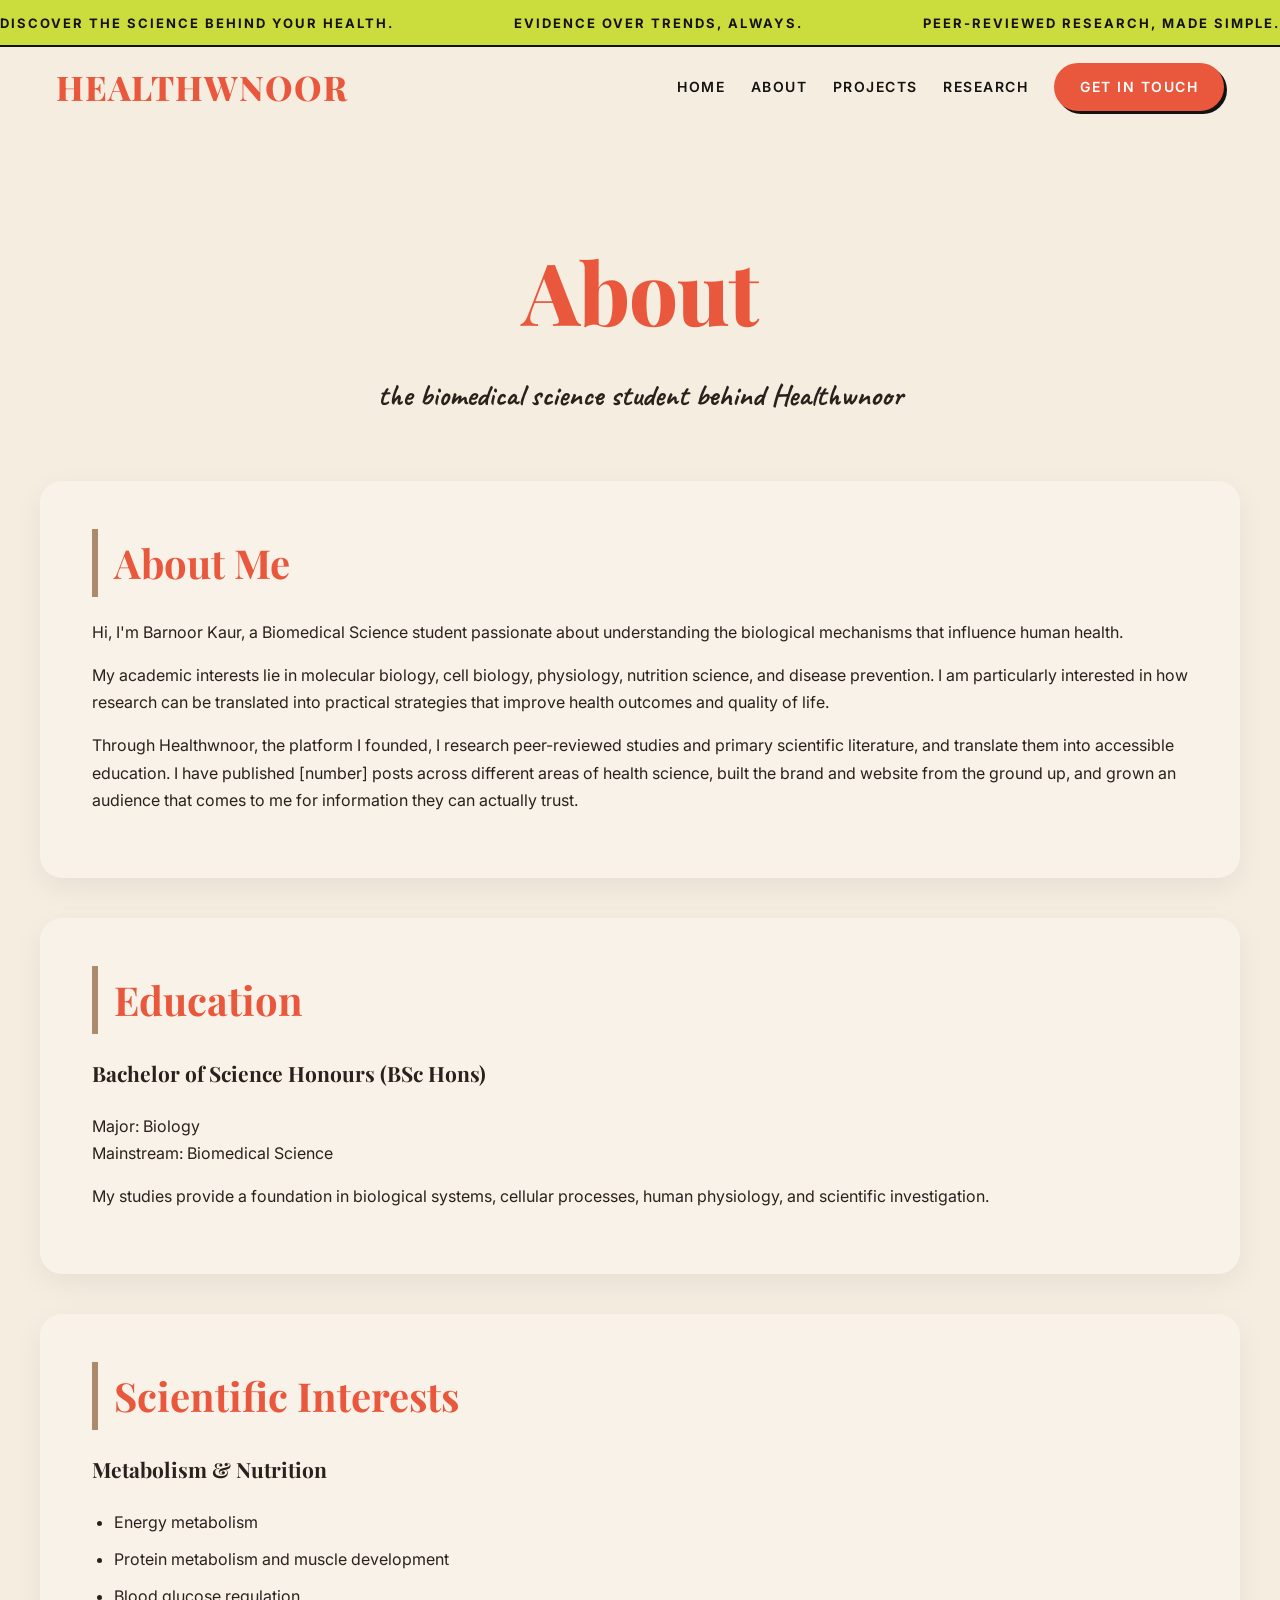
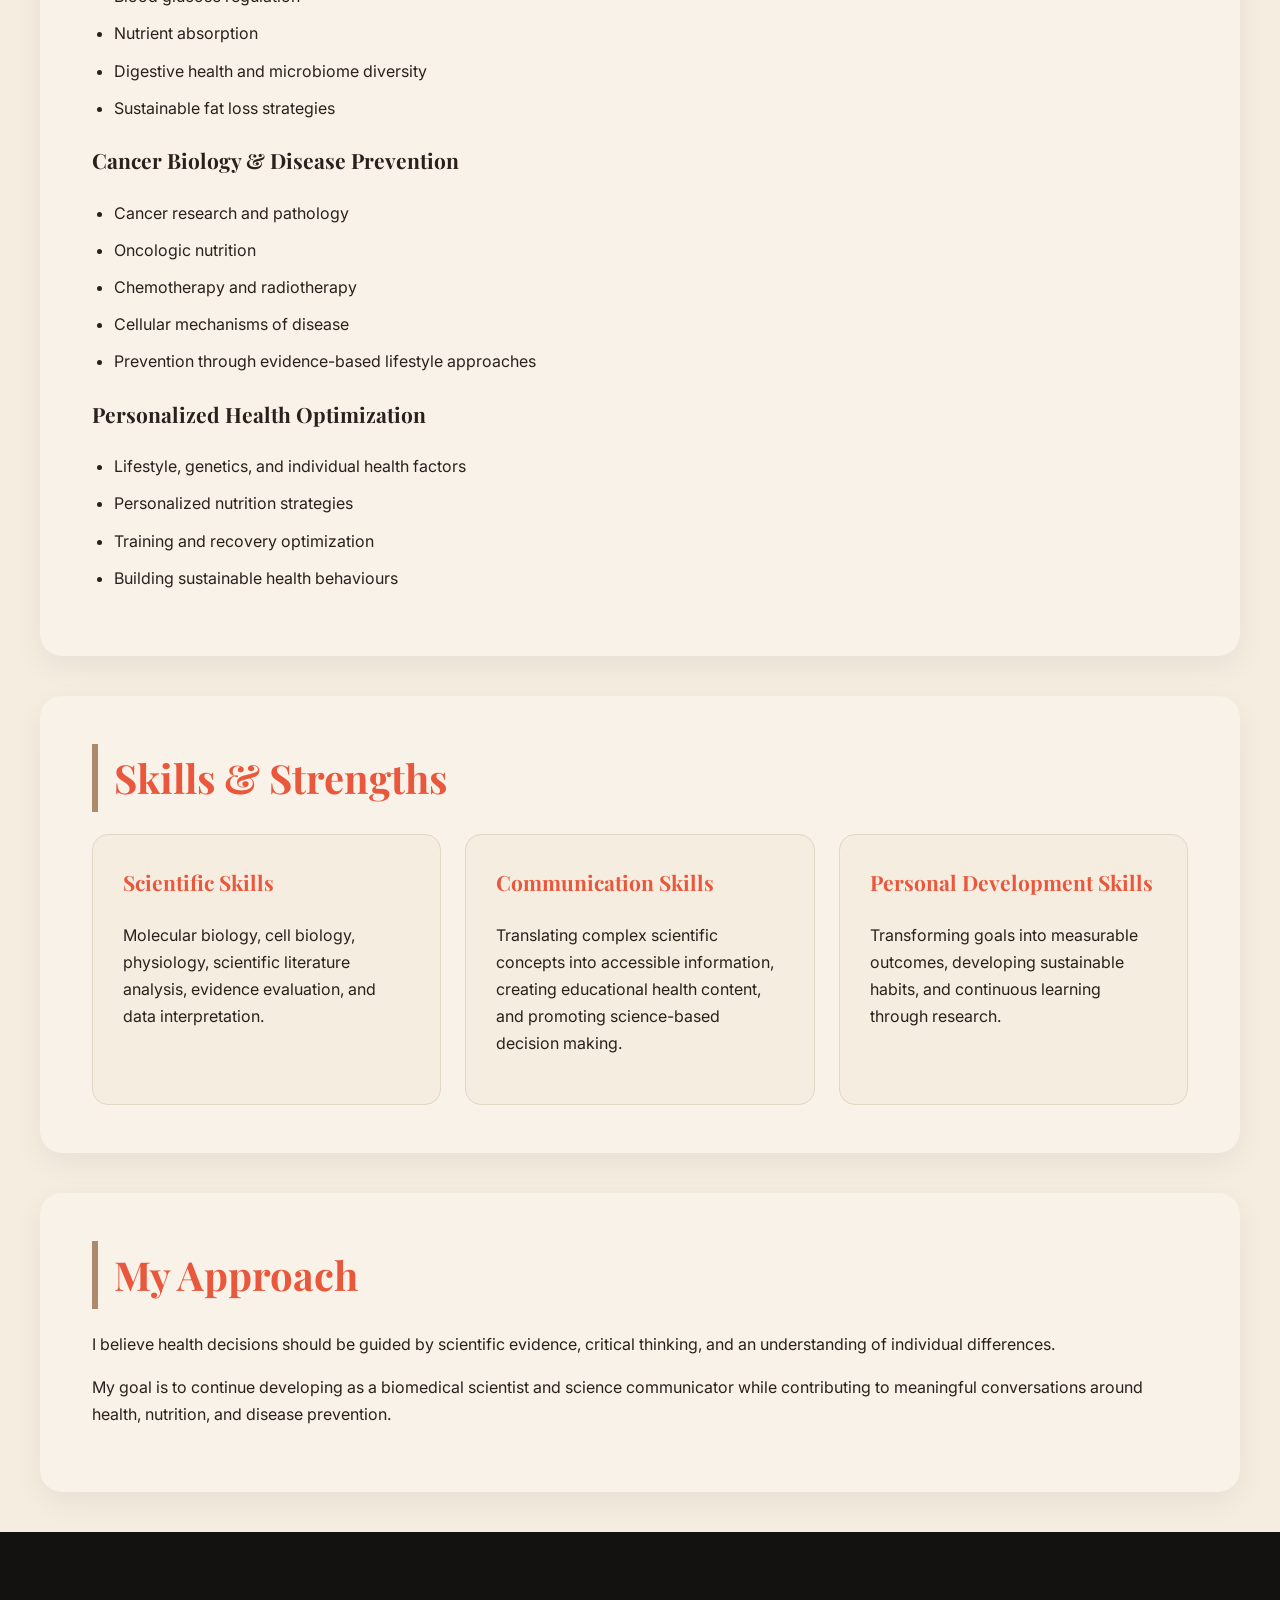
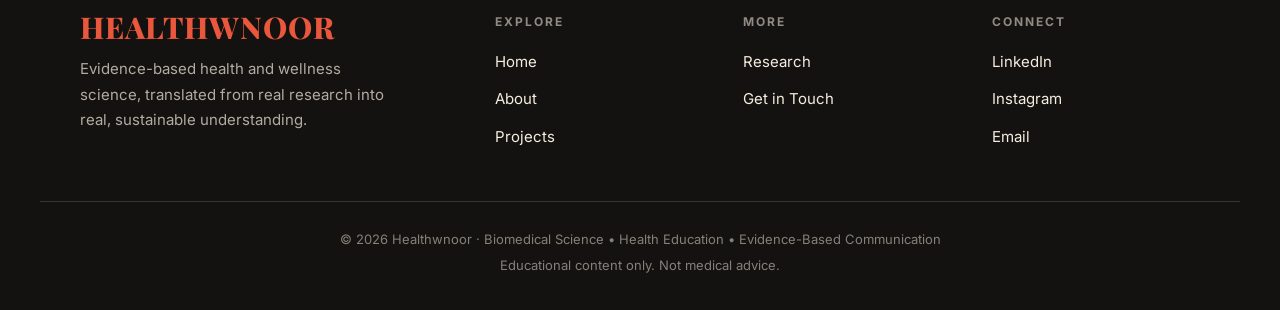
==== commit 7f61c96f: "Update about.html" ====
--- a/about.html
+++ b/about.html
@@ -35,7 +35,7 @@
     <a href="about.html">About</a>
     <a href="projects.html">Projects</a>
     <a href="blog.html">Research</a>
-    <a href="resume.html">Resume</a>
+    
     <a class="nav-cta" href="contact.html">Get in Touch</a>
   </nav>
 </header>
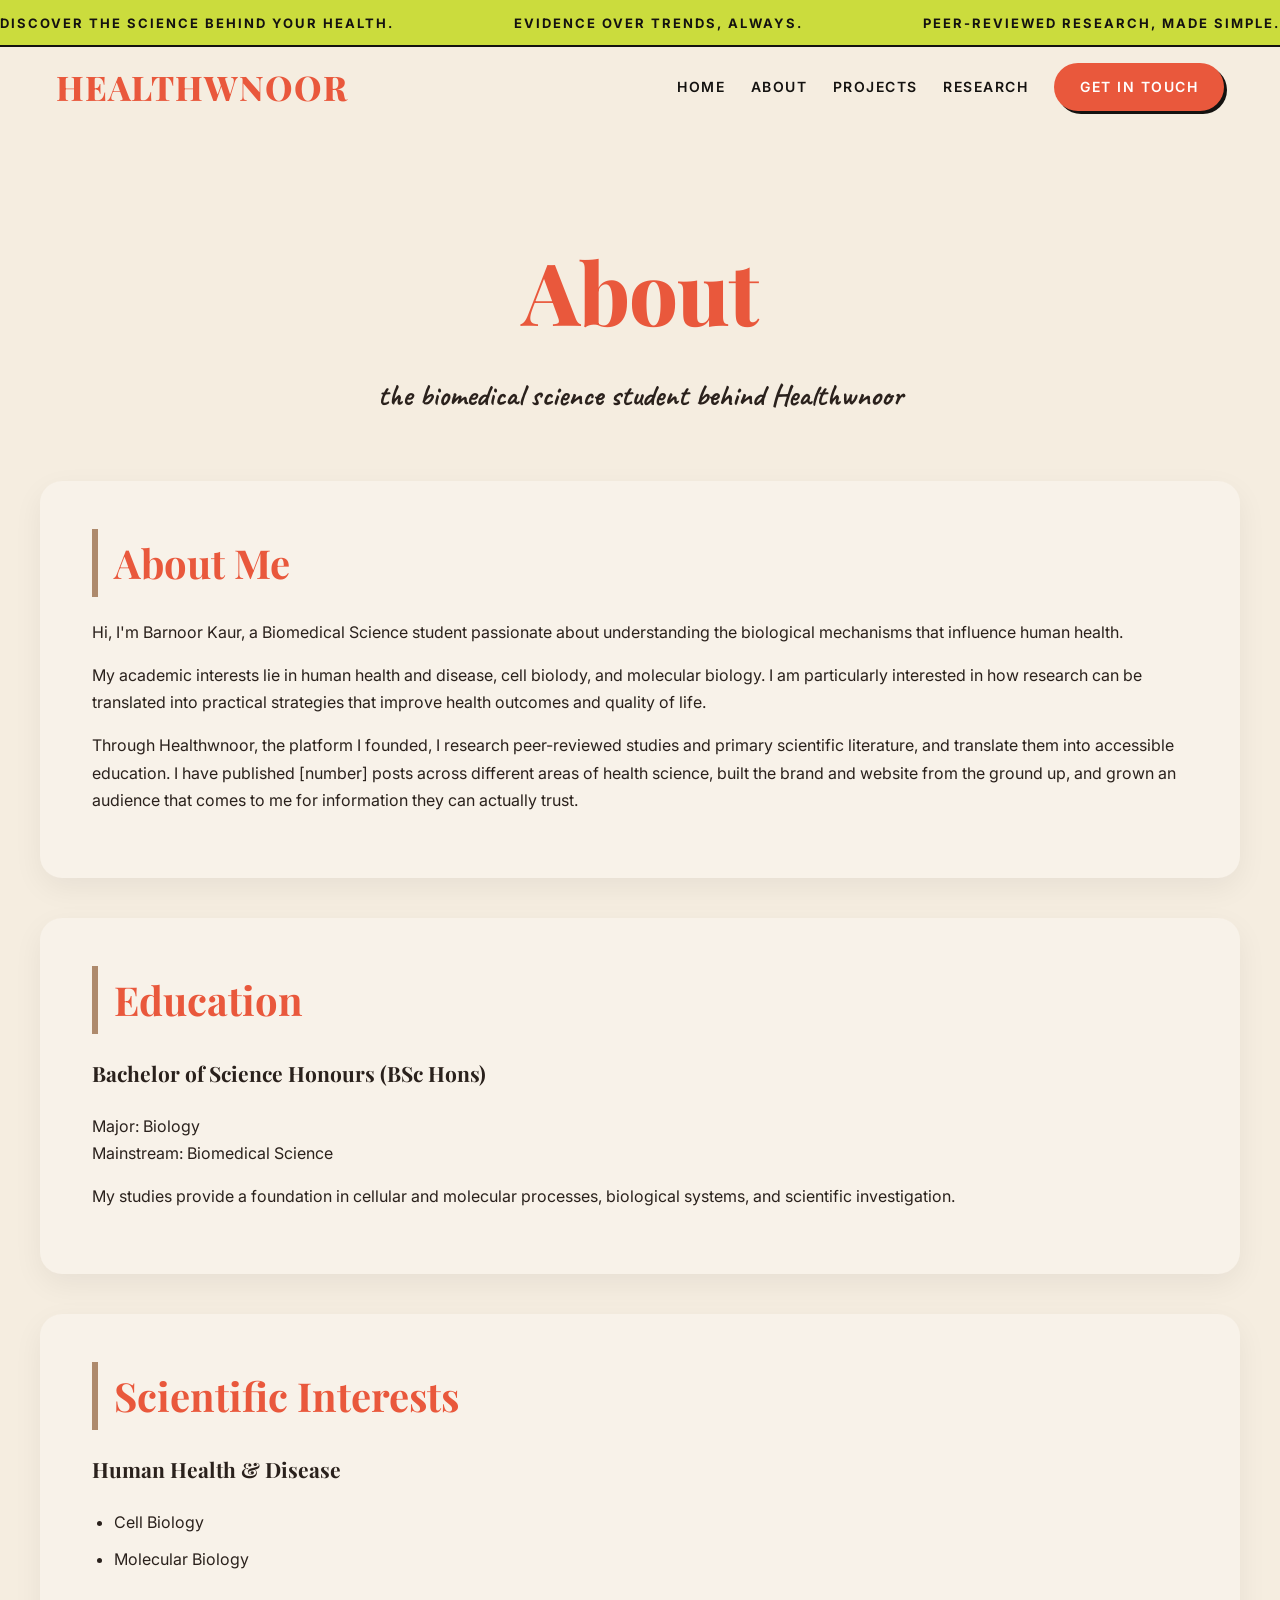
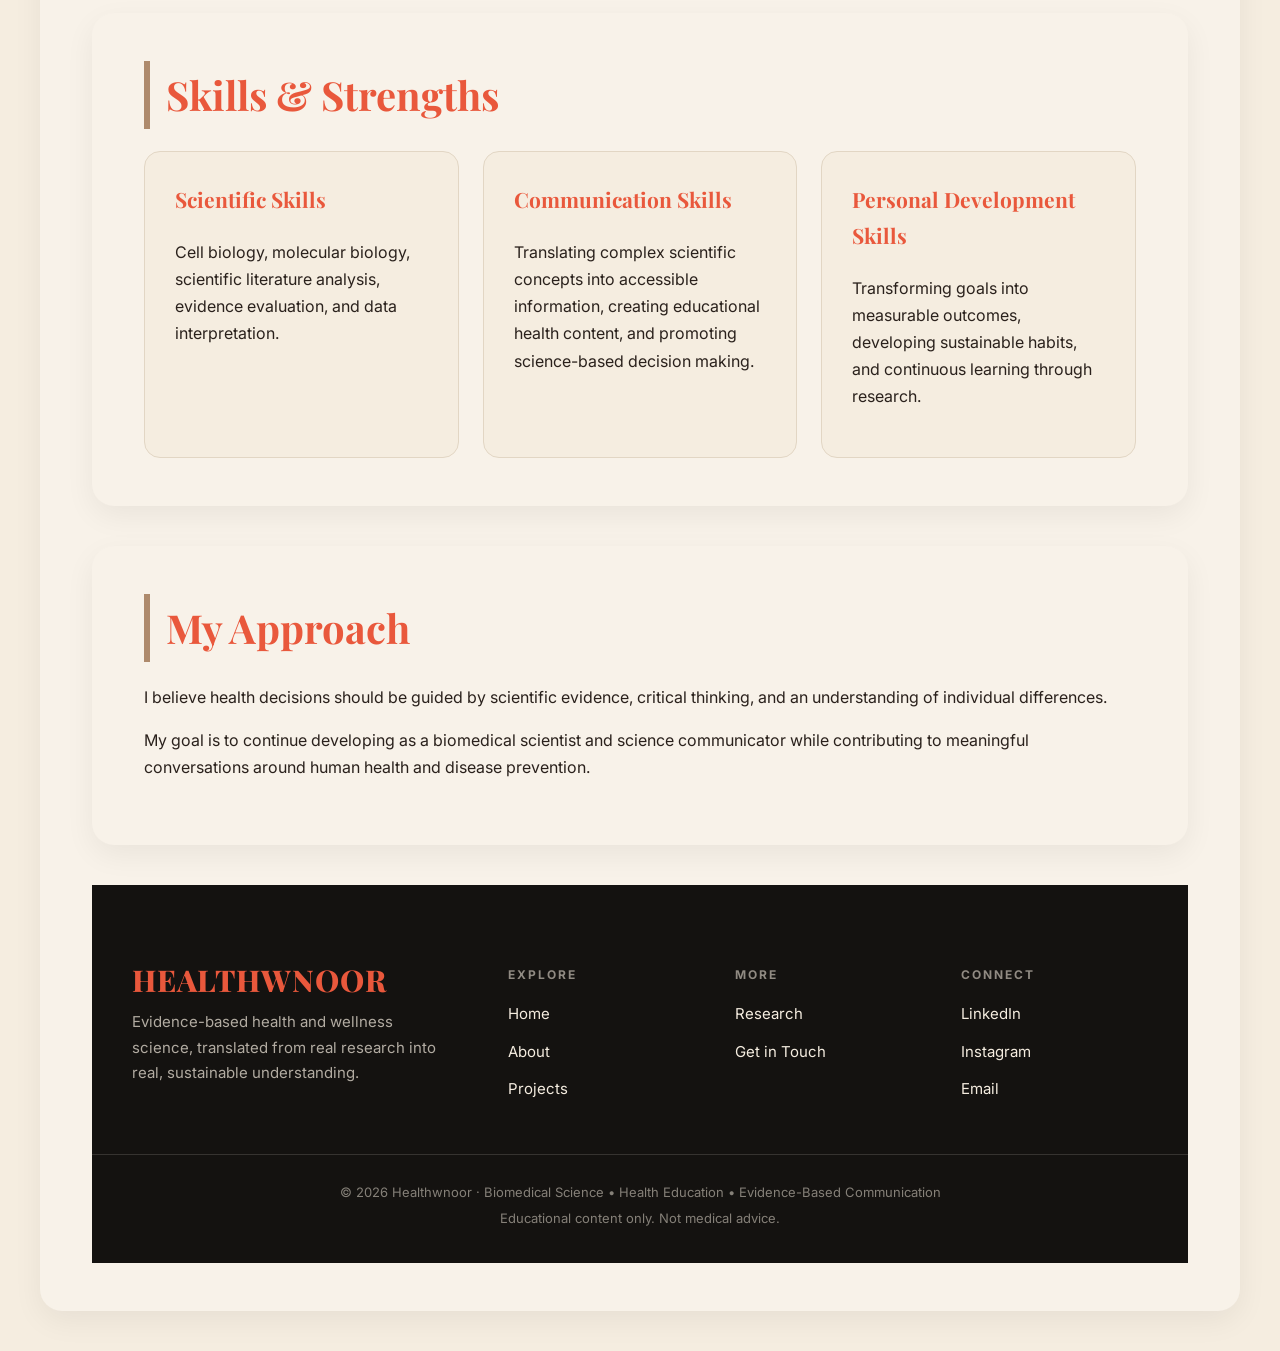
==== commit 28de7437: "Update about.html" ====
--- a/about.html
+++ b/about.html
@@ -48,7 +48,7 @@
 <section>
   <h2>About Me</h2>
   <p>Hi, I'm Barnoor Kaur, a Biomedical Science student passionate about understanding the biological mechanisms that influence human health.</p>
-  <p>My academic interests lie in molecular biology, cell biology, physiology, nutrition science, and disease prevention. I am particularly interested in how research can be translated into practical strategies that improve health outcomes and quality of life.</p>
+  <p>My academic interests lie in human health and disease, cell biolody, and molecular biology. I am particularly interested in how research can be translated into practical strategies that improve health outcomes and quality of life.</p>
   <p>Through Healthwnoor, the platform I founded, I research peer-reviewed studies and primary scientific literature, and translate them into accessible education. I have published [number] posts across different areas of health science, built the brand and website from the ground up, and grown an audience that comes to me for information they can actually trust.</p>
 </section>
 
@@ -56,45 +56,23 @@
   <h2>Education</h2>
   <h3>Bachelor of Science Honours (BSc Hons)</h3>
   <p>Major: Biology<br>Mainstream: Biomedical Science</p>
-  <p>My studies provide a foundation in biological systems, cellular processes, human physiology, and scientific investigation.</p>
+  <p>My studies provide a foundation in cellular and molecular processes, biological systems, and scientific investigation.</p>
 </section>
 
 <section>
   <h2>Scientific Interests</h2>
-  <h3>Metabolism &amp; Nutrition</h3>
+  <h3>Human Health &amp; Disease</h3>
   <ul>
-    <li>Energy metabolism</li>
-    <li>Protein metabolism and muscle development</li>
-    <li>Blood glucose regulation</li>
-    <li>Nutrient absorption</li>
-    <li>Digestive health and microbiome diversity</li>
-    <li>Sustainable fat loss strategies</li>
+    <li>Cell Biology</li>
+    <li>Molecular Biology</li>
   </ul>
-
-  <h3>Cancer Biology &amp; Disease Prevention</h3>
-  <ul>
-    <li>Cancer research and pathology</li>
-    <li>Oncologic nutrition</li>
-    <li>Chemotherapy and radiotherapy</li>
-    <li>Cellular mechanisms of disease</li>
-    <li>Prevention through evidence-based lifestyle approaches</li>
-  </ul>
-
-  <h3>Personalized Health Optimization</h3>
-  <ul>
-    <li>Lifestyle, genetics, and individual health factors</li>
-    <li>Personalized nutrition strategies</li>
-    <li>Training and recovery optimization</li>
-    <li>Building sustainable health behaviours</li>
-  </ul>
-</section>
 
 <section>
   <h2>Skills &amp; Strengths</h2>
   <div class="card-grid">
     <div class="card">
       <h3>Scientific Skills</h3>
-      <p>Molecular biology, cell biology, physiology, scientific literature analysis, evidence evaluation, and data interpretation.</p>
+      <p>Cell biology, molecular biology, scientific literature analysis, evidence evaluation, and data interpretation.</p>
     </div>
     <div class="card">
       <h3>Communication Skills</h3>
@@ -110,7 +88,7 @@
 <section>
   <h2>My Approach</h2>
   <p>I believe health decisions should be guided by scientific evidence, critical thinking, and an understanding of individual differences.</p>
-  <p>My goal is to continue developing as a biomedical scientist and science communicator while contributing to meaningful conversations around health, nutrition, and disease prevention.</p>
+  <p>My goal is to continue developing as a biomedical scientist and science communicator while contributing to meaningful conversations around human health and disease prevention.</p>
 </section>
 
 <footer>
--- a/style.css
+++ b/style.css
@@ -566,13 +566,49 @@
   .form-grid{ grid-template-columns:1fr; }
   .footer-grid{ grid-template-columns:1fr 1fr; }
 }
+/* ---------------- Phones ---------------- */
 @media(max-width:640px){
-  header{ justify-content:center; text-align:center; }
+
+  /* Header: 3 stacked rows eat ~40% of a phone screen. It cannot stay
+     sticky at that height. Static + tighter until a hamburger exists. */
+  header{ position:static; justify-content:center; text-align:center; padding:12px 16px 16px; gap:8px; }
   .brand{ text-align:center; }
-  nav{ justify-content:center; gap:12px; }
-  nav a{ font-size:12px; }
+  nav{ justify-content:center; gap:8px 16px; }
+  nav a{ font-size:12px; letter-spacing:1px; }
+  nav a.nav-cta{ padding:10px 22px; }
+
+  .announcement .track{ font-size:11px; letter-spacing:1.5px; }
+
+  /* HERO — the old rules made .hero-caption a static flex-ROW sibling
+     of the arch, squeezing both side-by-side and burying the title
+     (z-index 3) under the caption card (z-index 5). Stack instead. */
+  .hero{ padding:18px 16px 54px; }
+  .hero-stage{ min-height:auto; flex-direction:column; }
+  .hero-arch{ width:min(78vw,380px); }
+
+  /* Title width: HEALTHWNOOR in Playfair Display 900 with -0.01em
+     tracking measures 8.332em. 0.94/8.332 = 0.1128, so this formula
+     spans exactly ~94% of the viewport at any phone width, no clipping. */
+  .hero-title{
+    font-size:min(calc((100vw - 32px) * 0.1128), 70px);
+    top:calc(min(78vw,380px) * 0.625);  /* = half of arch height (4:5 ratio), centres title on the arch */
+  }
+  .hero-script{ top:20%; font-size:clamp(18px,5.5vw,26px); }
+
+  /* Caption: back in flow, pulled up to overlap the arch bottom edge —
+     same relationship as the desktop composition. */
+  .hero-caption{
+    position:relative; bottom:auto; left:auto; transform:none;
+    margin:-34px auto 0;
+    padding:18px 22px;
+    max-width:min(92vw,440px);
+  }
+  .hero-caption p{ font-size:16px; }
+
+  .band{ margin-top:26px; padding:16px 0; }
+  .band .track{ font-size:24px; }
+
   .steps{ grid-template-columns:1fr; }
   .footer-grid{ grid-template-columns:1fr; }
-  .hero-caption{ position:static; transform:none; margin:26px auto 0; }
-  .hero-stage{ min-height:auto; }
-}
+  .head{ margin-bottom:36px; }
+}
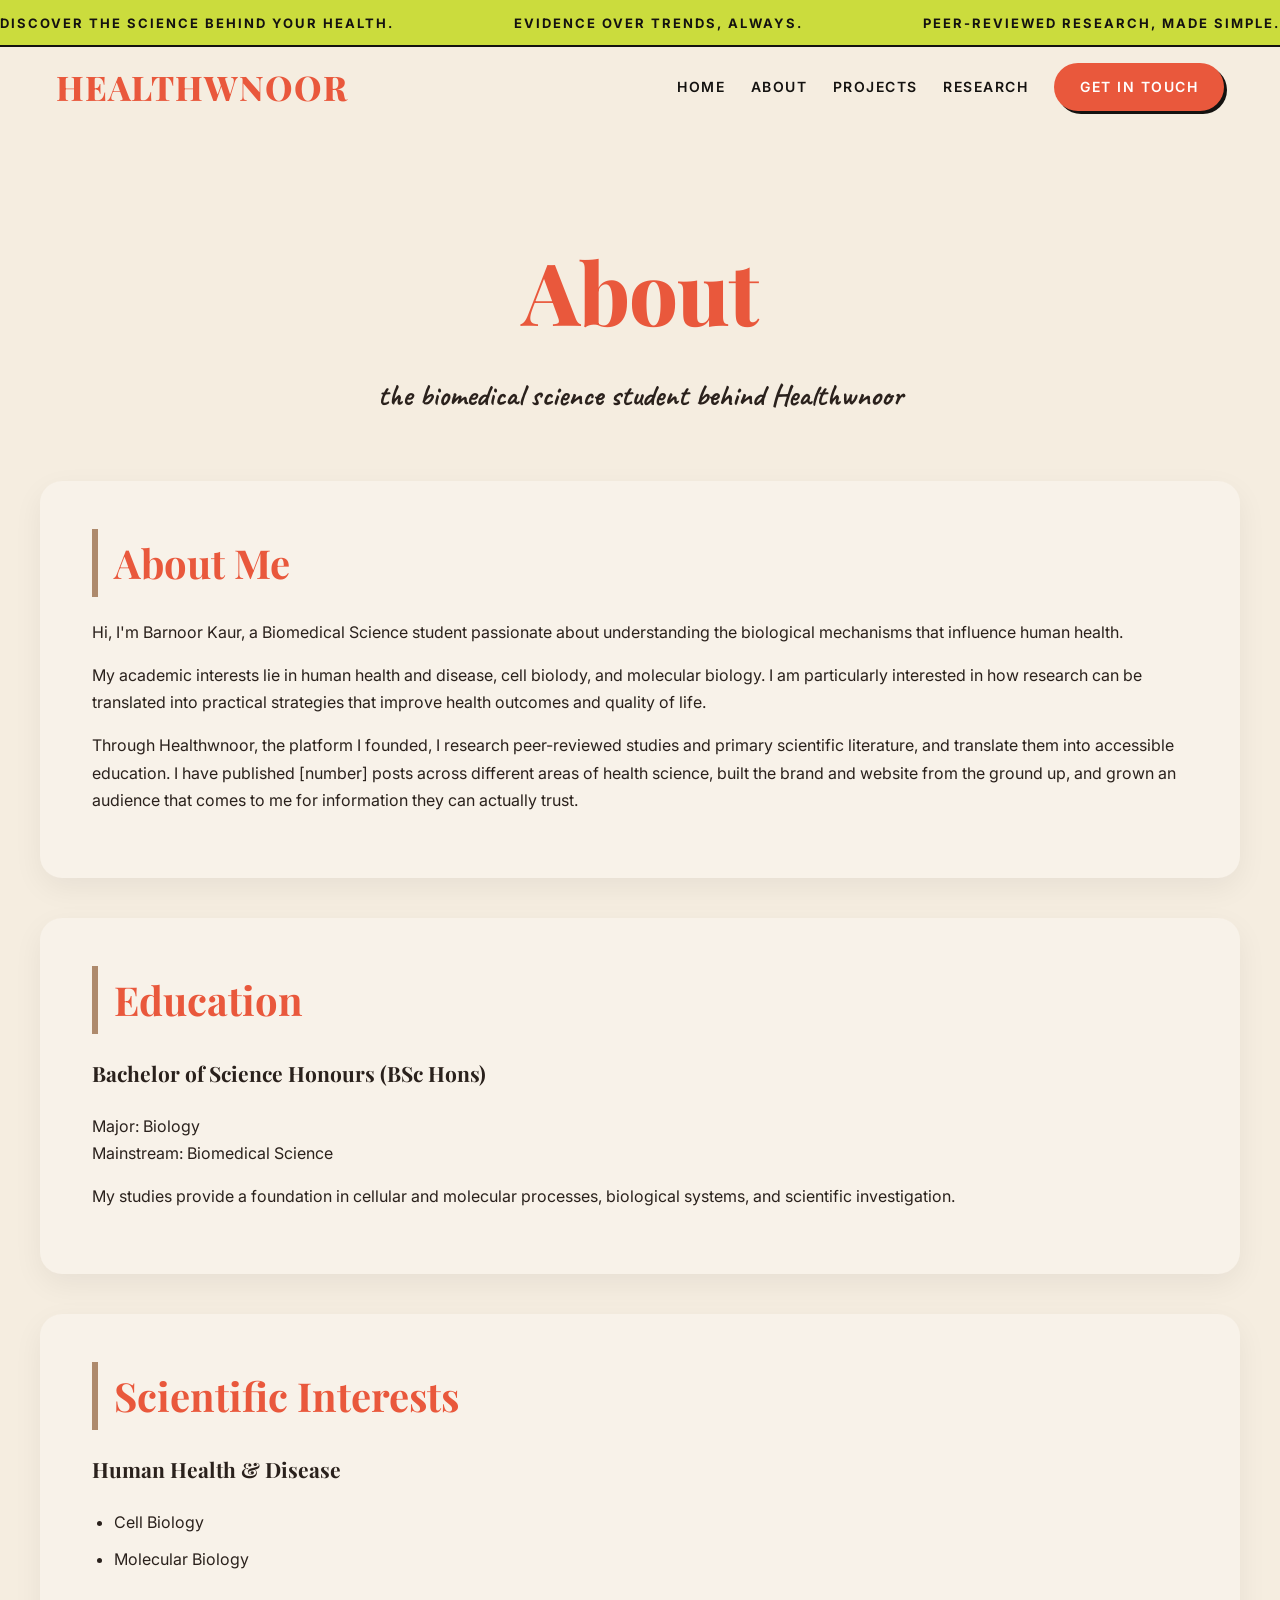
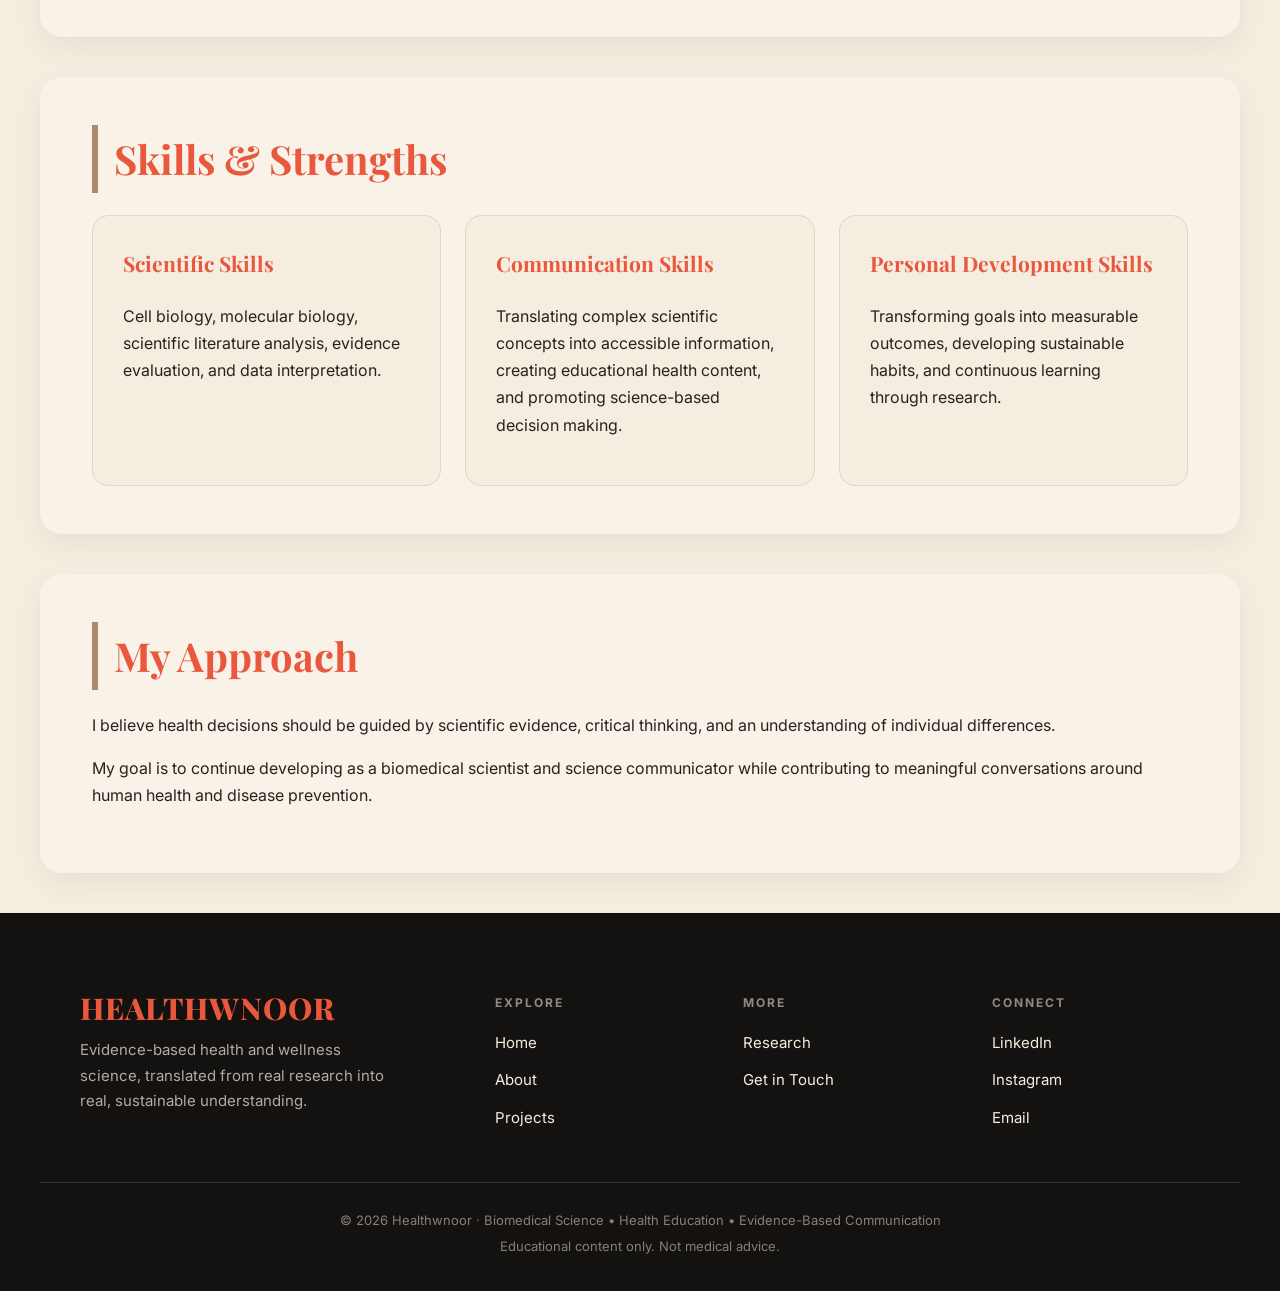
==== commit c3c9637a: "Update about.html" ====
--- a/about.html
+++ b/about.html
@@ -66,7 +66,8 @@
     <li>Cell Biology</li>
     <li>Molecular Biology</li>
   </ul>
-
+</section>
+  
 <section>
   <h2>Skills &amp; Strengths</h2>
   <div class="card-grid">
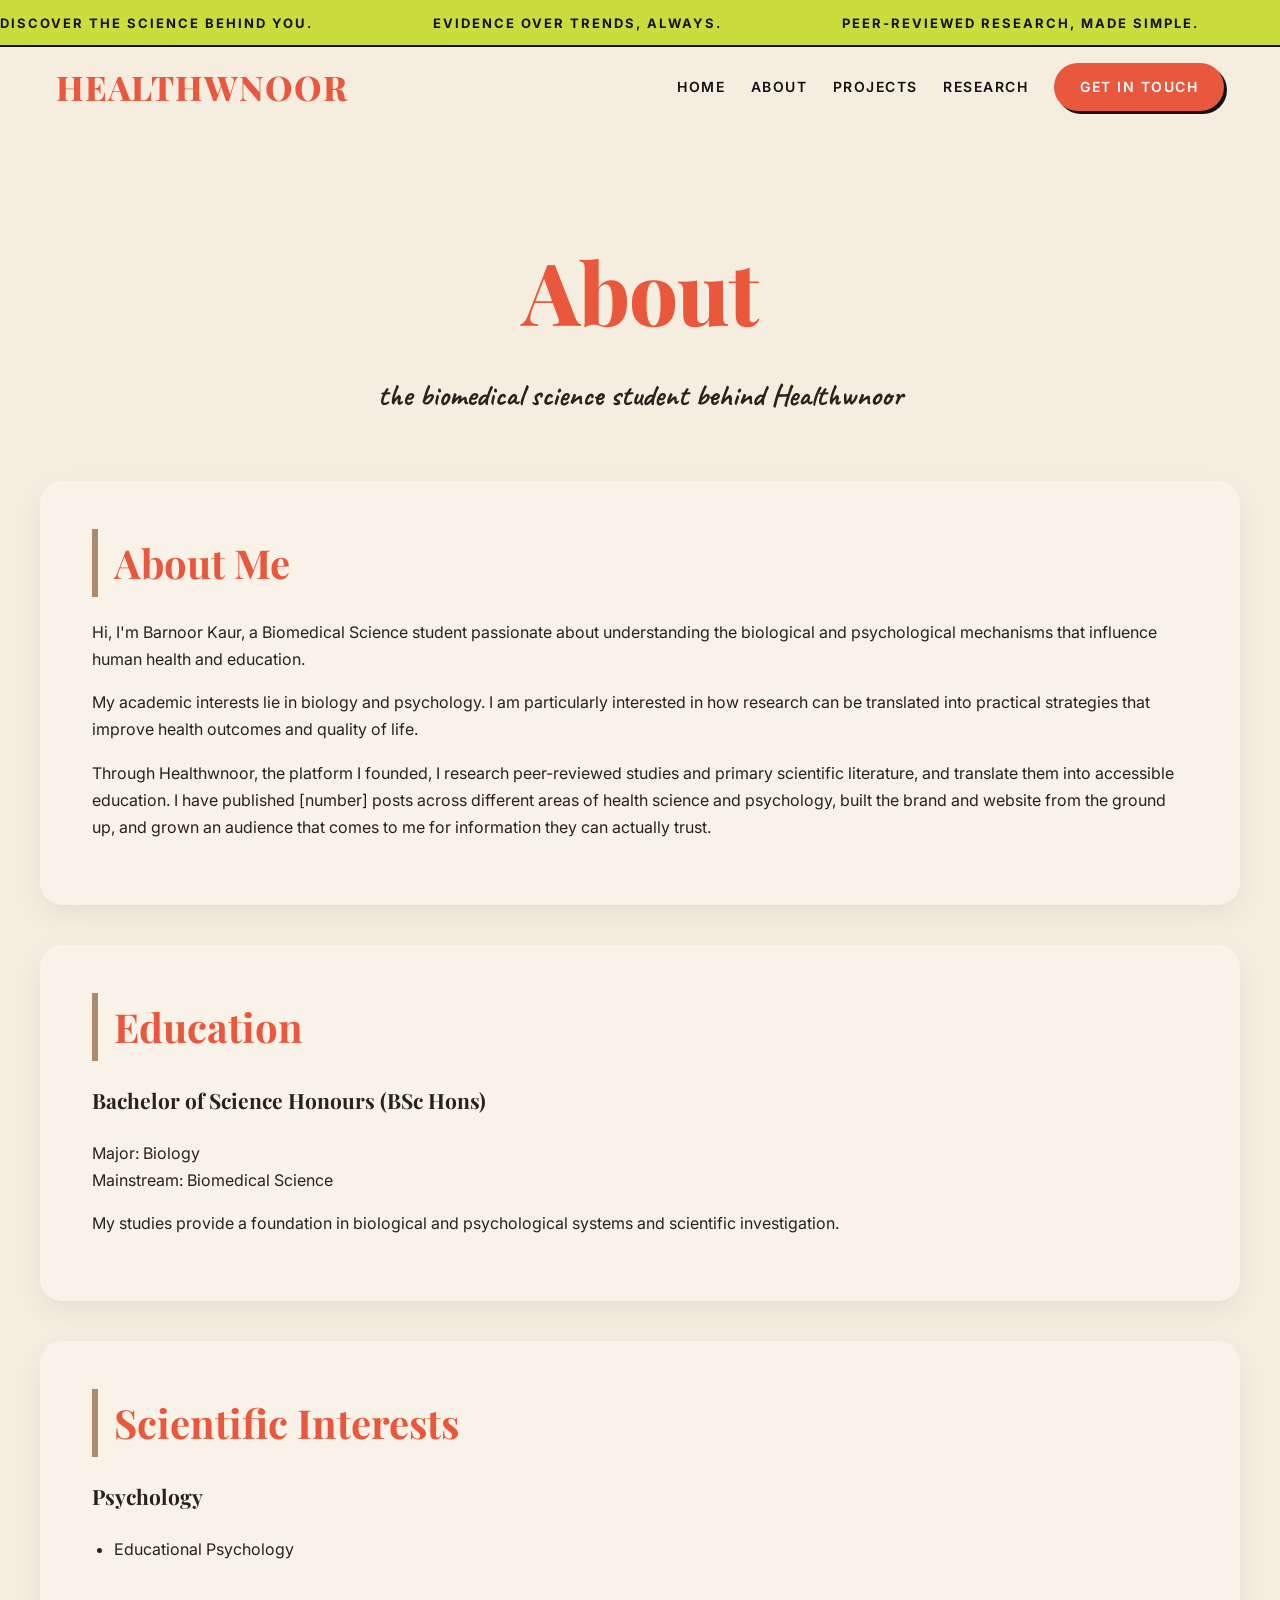
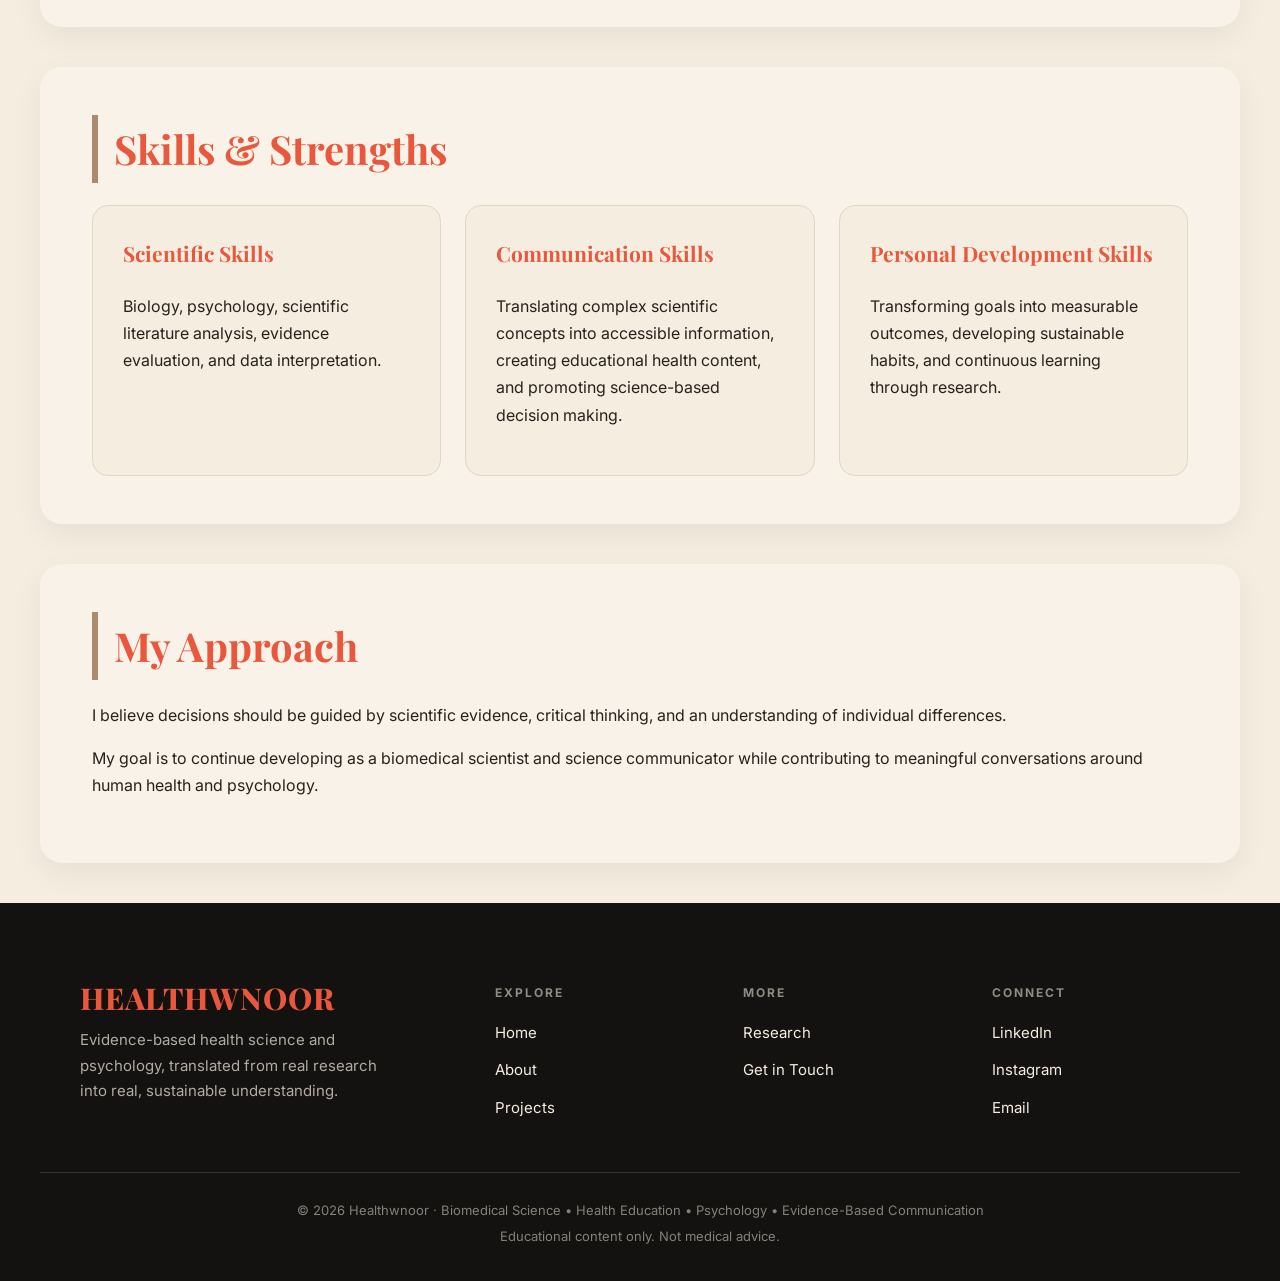
==== commit 317eb5bc: "Update about.html" ====
--- a/about.html
+++ b/about.html
@@ -6,24 +6,24 @@
 <title>About | Healthwnoor</title>
 <link rel="stylesheet" href="style.css">
 <link rel="icon" type="image/png" href="images/favicon.png">
-<meta name="description" content="About Barnoor Kaur, a Biomedical Science student translating research on metabolism, physiology and nutrition into evidence-based health education.">
+<meta name="description" content="About Barnoor Kaur, a Biomedical Science student translating research into evidence-based education.">
 <meta name="author" content="Barnoor Kaur">
 </head>
 <body>
 
 <div class="announcement">
   <div class="track">
-    <span>Discover the science behind your health.</span>
+    <span>Discover the science behind you.</span>
     <span>Evidence over trends, always.</span>
     <span>Peer-reviewed research, made simple.</span>
     <span>Nutrition and metabolism, decoded.</span>
-    <span>Your body, explained by biology.</span>
+    <span>Your body, explained by biology and psychology.</span>
     <span>Real science, no fear mongering.</span>
-    <span>Discover the science behind your health.</span>
+    <span>Discover the science behind you.</span>
     <span>Evidence over trends, always.</span>
     <span>Peer-reviewed research, made simple.</span>
     <span>Nutrition and metabolism, decoded.</span>
-    <span>Your body, explained by biology.</span>
+    <span>Your body, explained by biology and psychology.</span>
     <span>Real science, no fear mongering.</span>
   </div>
 </div>
@@ -47,24 +47,23 @@
 
 <section>
   <h2>About Me</h2>
-  <p>Hi, I'm Barnoor Kaur, a Biomedical Science student passionate about understanding the biological mechanisms that influence human health.</p>
-  <p>My academic interests lie in human health and disease, cell biolody, and molecular biology. I am particularly interested in how research can be translated into practical strategies that improve health outcomes and quality of life.</p>
-  <p>Through Healthwnoor, the platform I founded, I research peer-reviewed studies and primary scientific literature, and translate them into accessible education. I have published [number] posts across different areas of health science, built the brand and website from the ground up, and grown an audience that comes to me for information they can actually trust.</p>
+  <p>Hi, I'm Barnoor Kaur, a Biomedical Science student passionate about understanding the biological and psychological mechanisms that influence human health and education.</p>
+  <p>My academic interests lie in biology and psychology. I am particularly interested in how research can be translated into practical strategies that improve health outcomes and quality of life.</p>
+  <p>Through Healthwnoor, the platform I founded, I research peer-reviewed studies and primary scientific literature, and translate them into accessible education. I have published [number] posts across different areas of health science and psychology, built the brand and website from the ground up, and grown an audience that comes to me for information they can actually trust.</p>
 </section>
 
 <section>
   <h2>Education</h2>
   <h3>Bachelor of Science Honours (BSc Hons)</h3>
   <p>Major: Biology<br>Mainstream: Biomedical Science</p>
-  <p>My studies provide a foundation in cellular and molecular processes, biological systems, and scientific investigation.</p>
+  <p>My studies provide a foundation in biological and psychological systems and scientific investigation.</p>
 </section>
 
 <section>
   <h2>Scientific Interests</h2>
-  <h3>Human Health &amp; Disease</h3>
+  <h3>Psychology</h3>
   <ul>
-    <li>Cell Biology</li>
-    <li>Molecular Biology</li>
+    <li>Educational Psychology</li>
   </ul>
 </section>
   
@@ -73,7 +72,7 @@
   <div class="card-grid">
     <div class="card">
       <h3>Scientific Skills</h3>
-      <p>Cell biology, molecular biology, scientific literature analysis, evidence evaluation, and data interpretation.</p>
+      <p>Biology, psychology, scientific literature analysis, evidence evaluation, and data interpretation.</p>
     </div>
     <div class="card">
       <h3>Communication Skills</h3>
@@ -88,15 +87,15 @@
 
 <section>
   <h2>My Approach</h2>
-  <p>I believe health decisions should be guided by scientific evidence, critical thinking, and an understanding of individual differences.</p>
-  <p>My goal is to continue developing as a biomedical scientist and science communicator while contributing to meaningful conversations around human health and disease prevention.</p>
+  <p>I believe decisions should be guided by scientific evidence, critical thinking, and an understanding of individual differences.</p>
+  <p>My goal is to continue developing as a biomedical scientist and science communicator while contributing to meaningful conversations around human health and psychology.</p>
 </section>
 
 <footer>
   <div class="footer-grid">
     <div>
       <div class="logo">Healthwnoor</div>
-      <p>Evidence-based health and wellness science, translated from real research into real, sustainable understanding.</p>
+      <p>Evidence-based health science and psychology, translated from real research into real, sustainable understanding.</p>
     </div>
     <div>
       <h4>Explore</h4>
@@ -118,7 +117,7 @@
     </div>
   </div>
   <div class="footer-bottom">
-    <p>© 2026 Healthwnoor · Biomedical Science • Health Education • Evidence-Based Communication</p>
+    <p>© 2026 Healthwnoor · Biomedical Science • Health Education • Psychology • Evidence-Based Communication</p>
     <p>Educational content only. Not medical advice.</p>
   </div>
 </footer>
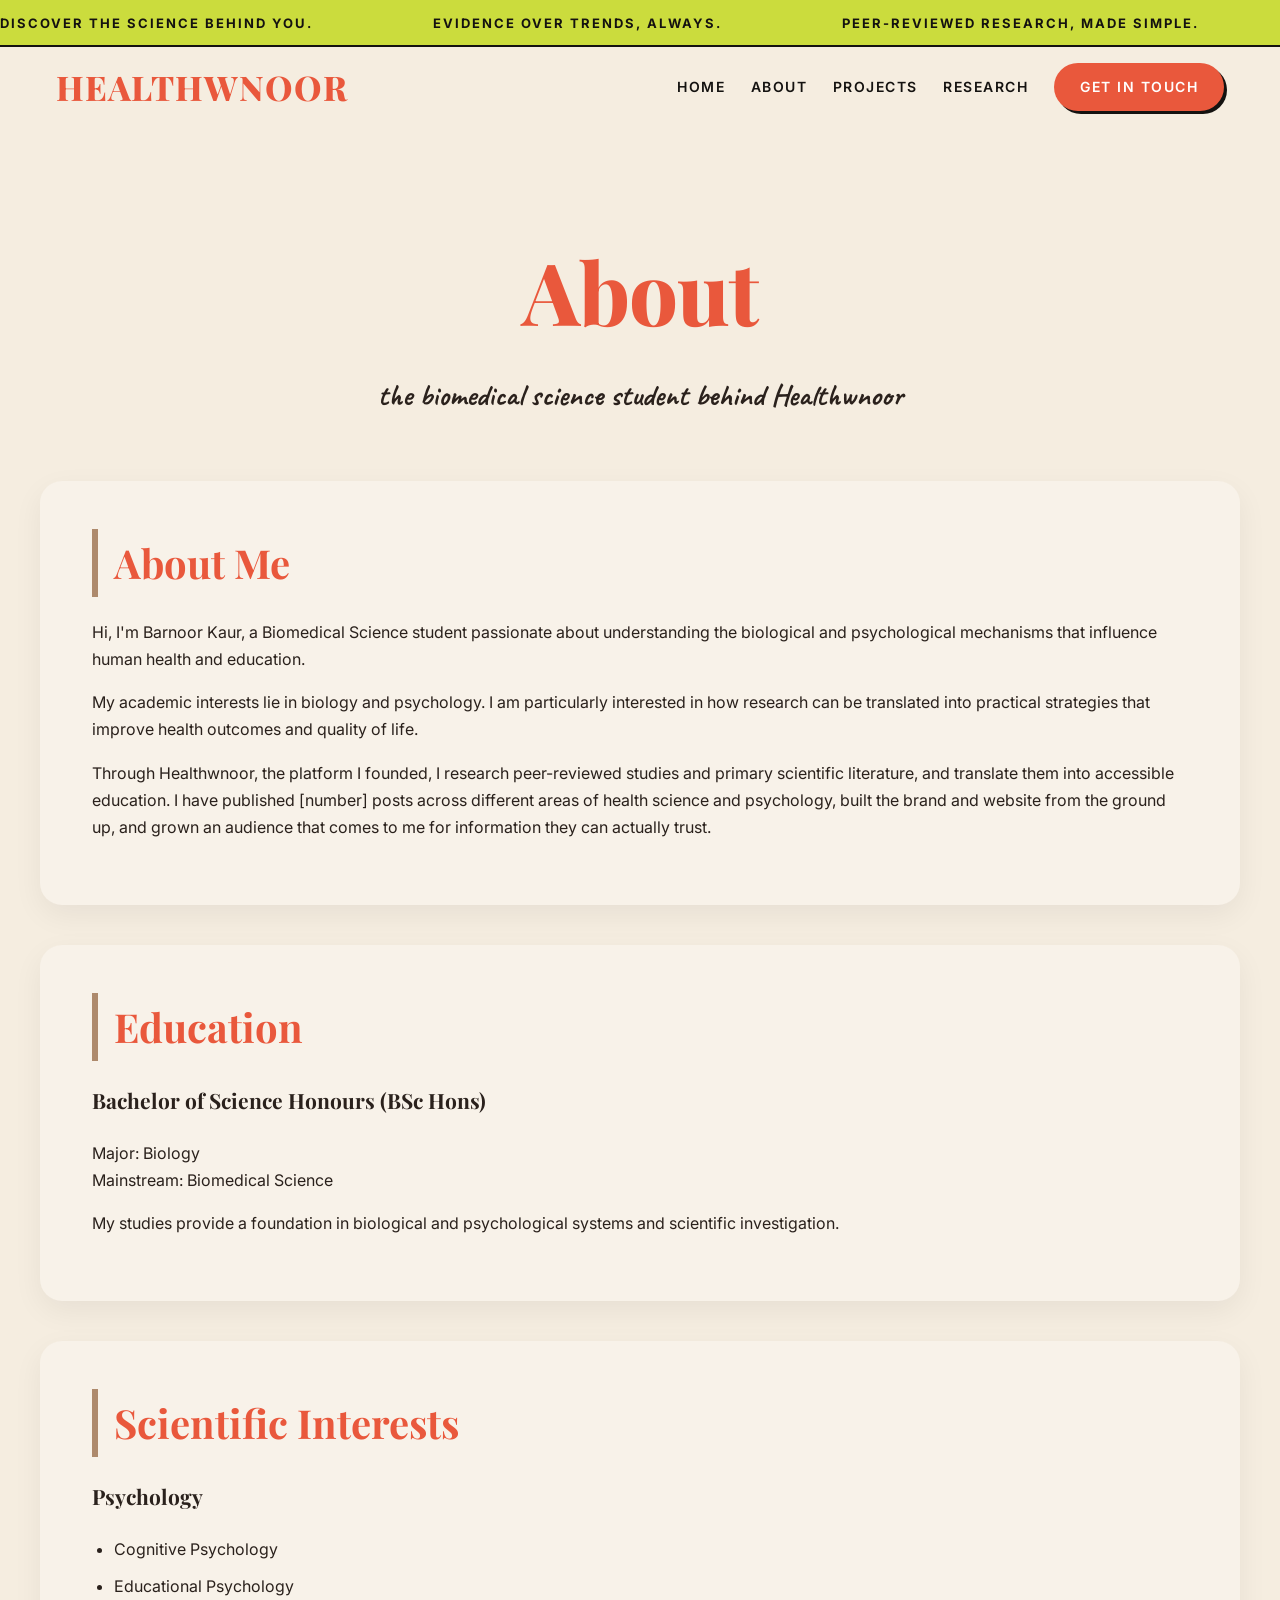
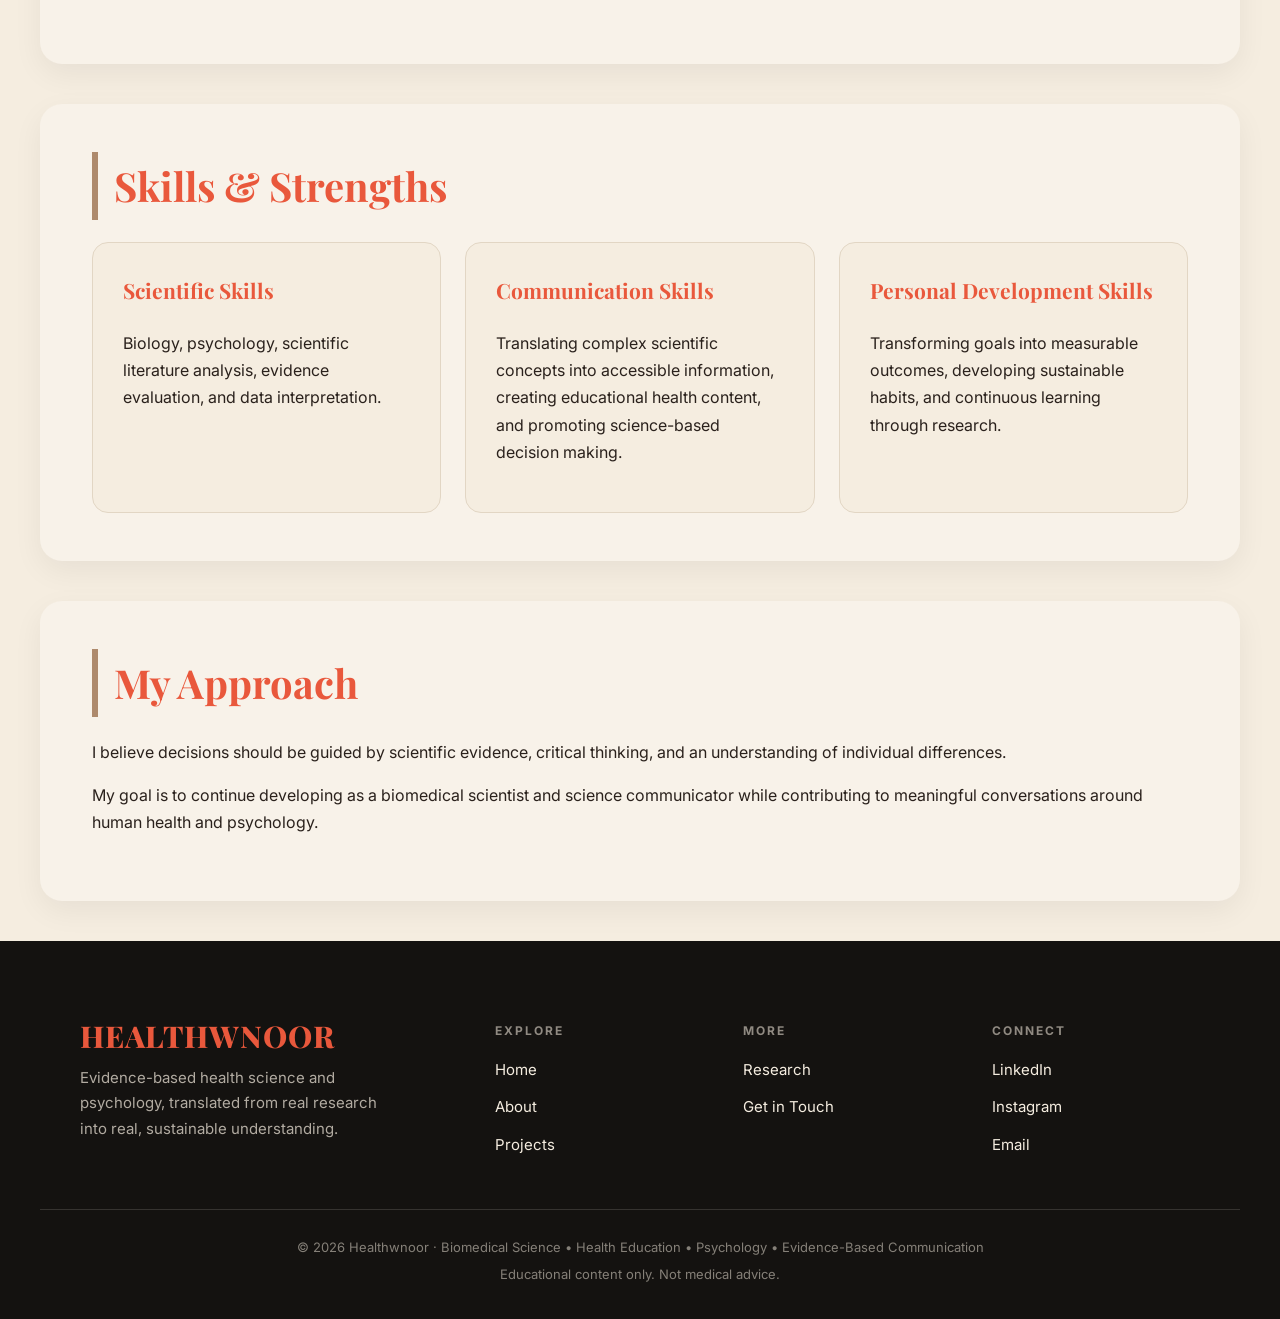
==== commit 56d0411c: "Update about.html" ====
--- a/about.html
+++ b/about.html
@@ -63,6 +63,7 @@
   <h2>Scientific Interests</h2>
   <h3>Psychology</h3>
   <ul>
+    <li>Cognitive Psychology</li>
     <li>Educational Psychology</li>
   </ul>
 </section>
